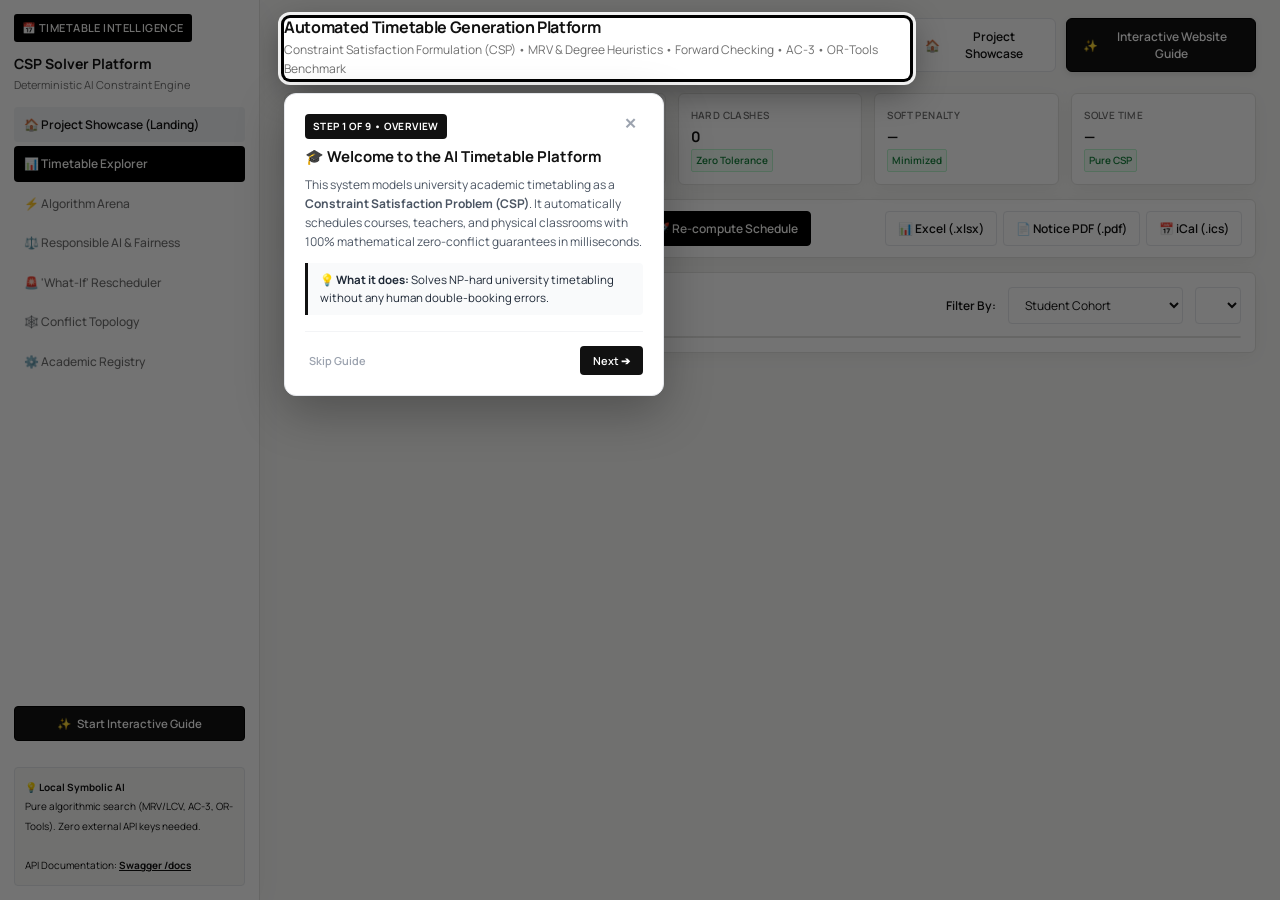
==== frontend/index.html @ e8bcdba7 "feat: initial commit for Automated Timetable Generation CSP Platform" ====
<!DOCTYPE html>
<html lang="en">
<head>
  <meta charset="UTF-8">
  <meta name="viewport" content="width=device-width, initial-scale=1.0">
  <title>Automated Timetable Generation System — CSP AI Platform</title>
  <link rel="preconnect" href="https://fonts.googleapis.com">
  <link rel="preconnect" href="https://fonts.gstatic.com" crossorigin>
  <link href="https://fonts.googleapis.com/css2?family=Manrope:wght@400;500;600;700;800&family=JetBrains+Mono:wght@400;500&display=swap" rel="stylesheet">
  <script src="https://cdn.plot.ly/plotly-2.27.0.min.js"></script>
  <style>
    /* ==========================================================================
       Token-Driven Design System
       Style Foundations: Monochromatic, Structured, Content-First
       ========================================================================== */
    :root {
      --font-family-primary: 'Manrope', -apple-system, BlinkMacSystemFont, sans-serif;
      --font-family-mono: 'JetBrains Mono', monospace;
      --font-size-xs: 10px;
      --font-size-sm: 11px;
      --font-size-md: 12px;
      --font-size-lg: 13px; /* base */
      --font-size-xl: 13.5px;
      --font-size-2xl: 14px;
      --font-size-3xl: 14.5px;
      --font-size-4xl: 16px;
      --font-weight-base: 400;
      --font-weight-medium: 500;
      --font-weight-semibold: 600;
      --font-weight-bold: 700;
      --font-line-height-base: 19.5px;

      --color-text-primary: #6f6f6f;
      --color-text-secondary: #111111;
      --color-text-tertiary: #f7f7f5;
      --color-surface-muted: #ffffff;
      --color-surface-base: #000000;
      --color-surface-strong: #fafaf8;
      --color-border-default: #e5e7eb;
      --color-border-muted: #e4e4e1;

      --space-1: 2px;
      --space-2: 4px;
      --space-3: 6px;
      --space-4: 8px;
      --space-5: 10px;
      --space-6: 12px;
      --space-7: 13px;
      --space-8: 14px;
      --space-10: 18px;
      --space-12: 24px;

      --radius-xs: 2px;
      --radius-sm: 3px;
      --radius-md: 4px;
      --radius-lg: 6px;
      --radius-xl: 12px;

      --shadow-1: rgba(0, 0, 0, 0.05) 0px 8px 32px 0px, rgba(255, 255, 255, 0.9) 0px 1px 1px 0px inset;
      --shadow-2: rgba(0, 0, 0, 0.16) 0px 4px 18px 0px;
      --shadow-3: rgba(0, 0, 0, 0.06) 0px 4px 20px 0px, rgba(255, 255, 255, 0.9) 0px 1px 0px 0px inset;

      --motion-duration-fast: 200ms;
    }

    * {
      box-sizing: border-box;
      margin: 0;
      padding: 0;
    }

    body {
      font-family: var(--font-family-primary);
      font-size: var(--font-size-lg);
      line-height: var(--font-line-height-base);
      color: var(--color-text-secondary);
      background-color: var(--color-surface-strong);
      -webkit-font-smoothing: antialiased;
      display: flex;
      min-height: 100vh;
    }

    /* Accessibility Focus-Visible Ring */
    *:focus-visible {
      outline: 2px solid var(--color-surface-base) !important;
      outline-offset: 2px !important;
    }

    /* Sidebar Navigation */
    .sidebar {
      width: 260px;
      background: var(--color-surface-muted);
      border-right: 1px solid var(--color-border-muted);
      box-shadow: var(--shadow-1);
      padding: var(--space-8);
      display: flex;
      flex-direction: column;
      flex-shrink: 0;
    }

    .brand-badge {
      display: inline-flex;
      align-items: center;
      gap: var(--space-3);
      padding: var(--space-2) var(--space-4);
      background: var(--color-surface-base);
      color: var(--color-text-tertiary);
      border-radius: var(--radius-sm);
      font-size: var(--font-size-sm);
      font-weight: var(--font-weight-semibold);
      letter-spacing: 0.04em;
      text-transform: uppercase;
      text-decoration: none;
      margin-bottom: var(--space-6);
      width: fit-content;
    }

    .sidebar-title {
      font-size: var(--font-size-2xl);
      font-weight: var(--font-weight-bold);
      color: var(--color-text-secondary);
      margin-bottom: var(--space-1);
    }

    .sidebar-caption {
      font-size: var(--font-size-sm);
      color: var(--color-text-primary);
      margin-bottom: var(--space-6);
    }

    .nav-list {
      list-style: none;
      display: flex;
      flex-direction: column;
      gap: var(--space-2);
      margin-bottom: auto;
    }

    .nav-item {
      padding: var(--space-4) var(--space-5);
      border-radius: var(--radius-md);
      font-size: var(--font-size-md);
      font-weight: var(--font-weight-medium);
      color: var(--color-text-primary);
      cursor: pointer;
      display: flex;
      align-items: center;
      gap: var(--space-4);
      transition: all var(--motion-duration-fast) ease;
      user-select: none;
    }

    .nav-item:hover {
      background: var(--color-surface-strong);
      color: var(--color-text-secondary);
    }

    .nav-item.active {
      background: var(--color-surface-base);
      color: var(--color-text-tertiary);
      font-weight: var(--font-weight-semibold);
    }

    .api-badge-card {
      background: var(--color-surface-strong);
      border: 1px solid var(--color-border-default);
      border-radius: var(--radius-md);
      padding: var(--space-5);
      margin-top: var(--space-6);
      font-size: var(--font-size-xs);
    }

    .api-badge-card a {
      color: var(--color-text-secondary);
      font-weight: var(--font-weight-bold);
      text-decoration: underline;
    }

    /* Main Viewport */
    .main-content {
      flex: 1;
      padding: var(--space-10) var(--space-12);
      overflow-y: auto;
    }

    .top-header {
      display: flex;
      justify-content: space-between;
      align-items: flex-start;
      margin-bottom: var(--space-8);
    }

    .title-block h1 {
      font-size: var(--font-size-4xl);
      font-weight: var(--font-weight-bold);
      color: var(--color-text-secondary);
      letter-spacing: -0.02em;
      margin-bottom: var(--space-1);
    }

    .title-block p {
      font-size: var(--font-size-md);
      color: var(--color-text-primary);
    }

    /* KPI Grid */
    .kpi-grid {
      display: grid;
      grid-template-columns: repeat(5, 1fr);
      gap: var(--space-6);
      margin-bottom: var(--space-8);
    }

    .kpi-card {
      background: var(--color-surface-muted);
      border: 1px solid var(--color-border-muted);
      border-radius: var(--radius-lg);
      padding: var(--space-6);
      box-shadow: var(--shadow-3);
      display: flex;
      flex-direction: column;
      gap: var(--space-1);
    }

    .kpi-label {
      font-size: var(--font-size-xs);
      font-weight: var(--font-weight-semibold);
      color: var(--color-text-primary);
      text-transform: uppercase;
      letter-spacing: 0.04em;
    }

    .kpi-value {
      font-size: var(--font-size-3xl);
      font-weight: var(--font-weight-bold);
      color: var(--color-text-secondary);
    }

    .kpi-badge {
      font-size: var(--font-size-xs);
      font-weight: var(--font-weight-semibold);
      color: #15803d;
      background: #f0fdf4;
      border: 1px solid #bbf7d0;
      border-radius: var(--radius-xs);
      padding: 1px var(--space-2);
      width: fit-content;
    }

    /* Action Toolbar */
    .toolbar {
      background: var(--color-surface-muted);
      border: 1px solid var(--color-border-muted);
      border-radius: var(--radius-lg);
      padding: var(--space-5) var(--space-7);
      box-shadow: var(--shadow-3);
      display: flex;
      align-items: center;
      justify-content: space-between;
      margin-bottom: var(--space-8);
      gap: var(--space-6);
    }

    .solver-controls {
      display: flex;
      align-items: center;
      gap: var(--space-4);
    }

    select, button {
      font-family: var(--font-family-primary);
      font-size: var(--font-size-md);
      border-radius: var(--radius-md);
      border: 1px solid var(--color-border-default);
      padding: var(--space-4) var(--space-6);
      background: var(--color-surface-muted);
      color: var(--color-text-secondary);
      transition: all var(--motion-duration-fast) ease;
    }

    select {
      cursor: pointer;
    }

    button {
      cursor: pointer;
      font-weight: var(--font-weight-semibold);
    }

    button.btn-primary {
      background: var(--color-surface-base);
      color: var(--color-text-tertiary);
      border-color: var(--color-surface-base);
    }

    button.btn-primary:hover {
      background: #262626;
      border-color: #262626;
    }

    button.btn-secondary:hover {
      background: var(--color-surface-strong);
      border-color: var(--color-text-secondary);
    }

    .export-group {
      display: flex;
      gap: var(--space-3);
    }

    /* Content Panels */
    .panel {
      display: none;
    }

    .panel.active {
      display: block;
    }

    .view-card {
      background: var(--color-surface-muted);
      border: 1px solid var(--color-border-muted);
      border-radius: var(--radius-lg);
      box-shadow: var(--shadow-3);
      padding: var(--space-8);
      margin-bottom: var(--space-8);
    }

    .panel-header {
      display: flex;
      justify-content: space-between;
      align-items: center;
      margin-bottom: var(--space-6);
    }

    .panel-header h2 {
      font-size: var(--font-size-2xl);
      font-weight: var(--font-weight-bold);
    }

    /* Timetable Table */
    .table-container {
      overflow-x: auto;
      border: 1px solid var(--color-border-muted);
      border-radius: var(--radius-md);
    }

    table.timetable-grid {
      width: 100%;
      border-collapse: collapse;
      font-size: var(--font-size-md);
      text-align: left;
    }

    table.timetable-grid th {
      background: var(--color-surface-strong);
      color: var(--color-text-secondary);
      font-size: var(--font-size-xs);
      font-weight: var(--font-weight-bold);
      text-transform: uppercase;
      letter-spacing: 0.04em;
      padding: var(--space-5) var(--space-6);
      border-bottom: 1px solid var(--color-border-default);
      border-right: 1px solid var(--color-border-muted);
    }

    table.timetable-grid td {
      padding: var(--space-4) var(--space-5);
      border-bottom: 1px solid var(--color-border-default);
      border-right: 1px solid var(--color-border-muted);
      vertical-align: top;
      height: 75px;
    }

    table.timetable-grid tr td:first-child {
      background: var(--color-surface-strong);
      font-weight: var(--font-weight-bold);
      width: 110px;
    }

    .session-card {
      background: var(--color-surface-strong);
      border: 1px solid var(--color-border-default);
      border-left: 3px solid var(--color-text-secondary);
      border-radius: var(--radius-sm);
      padding: var(--space-2) var(--space-4);
      display: flex;
      flex-direction: column;
      gap: 1px;
    }

    .session-card.lab {
      border-left-color: #b45309;
      background: #fbfbf9;
    }

    .session-code {
      font-weight: var(--font-weight-bold);
      font-size: var(--font-size-sm);
      color: var(--color-text-secondary);
    }

    .session-meta {
      font-size: var(--font-size-xs);
      color: var(--color-text-primary);
    }

    /* Benchmark Table */
    table.data-table {
      width: 100%;
      border-collapse: collapse;
      margin-top: var(--space-4);
      font-size: var(--font-size-md);
    }

    table.data-table th, table.data-table td {
      padding: var(--space-5) var(--space-6);
      border-bottom: 1px solid var(--color-border-muted);
      text-align: left;
    }

    table.data-table th {
      background: var(--color-surface-strong);
      font-weight: var(--font-weight-bold);
      font-size: var(--font-size-xs);
      text-transform: uppercase;
    }

    /* Notification toast */
    .toast {
      padding: var(--space-5) var(--space-7);
      background: var(--color-surface-base);
      color: var(--color-text-tertiary);
      border-radius: var(--radius-md);
      font-size: var(--font-size-md);
      margin-bottom: var(--space-6);
      display: none;
    }

    /* Explainability Modal */
    .modal-backdrop {
      position: fixed;
      top: 0;
      left: 0;
      width: 100vw;
      height: 100vh;
      background: rgba(0, 0, 0, 0.45);
      backdrop-filter: blur(2px);
      display: none;
      align-items: center;
      justify-content: center;
      z-index: 1000;
    }
    .modal-dialog {
      background: #ffffff;
      border: 1px solid var(--color-border-default);
      border-radius: var(--radius-xl);
      box-shadow: 0 10px 40px rgba(0,0,0,0.2);
      width: 90%;
      max-width: 680px;
      max-height: 85vh;
      overflow-y: auto;
      padding: 24px;
      position: relative;
    }
    .modal-close-btn {
      position: absolute;
      top: 16px;
      right: 16px;
      background: var(--color-surface-strong);
      border: 1px solid var(--color-border-default);
      border-radius: 50%;
      width: 28px;
      height: 28px;
      display: flex;
      align-items: center;
      justify-content: center;
      font-size: 13px;
      cursor: pointer;
      font-weight: bold;
    }

    /* ==========================================================================
       Interactive Guided Tour (Feature Walkthrough)
       ========================================================================== */
    .tour-backdrop {
      position: fixed;
      top: 0;
      left: 0;
      width: 100vw;
      height: 100vh;
      background: rgba(0, 0, 0, 0.55);
      z-index: 9998;
      display: none;
      transition: opacity 0.25s ease;
    }
    .tour-highlight {
      position: relative !important;
      z-index: 9999 !important;
      box-shadow: 0 0 0 3px #000000, 0 0 0 6px rgba(255,255,255,0.9), 0 10px 35px rgba(0,0,0,0.45) !important;
      border-radius: 6px !important;
      background: #ffffff !important;
      transition: all 0.25s ease !important;
    }
    .tour-popover {
      position: absolute;
      z-index: 10000;
      width: 380px;
      max-width: 90vw;
      background: #ffffff;
      border: 1px solid #e5e7eb;
      border-radius: 12px;
      box-shadow: 0 16px 48px rgba(0,0,0,0.28);
      padding: 20px;
      display: none;
      transition: top 0.25s ease, left 0.25s ease;
      font-family: var(--font-family-primary);
    }
    .tour-badge {
      display: inline-block;
      font-size: 10px;
      font-weight: 700;
      letter-spacing: 0.04em;
      text-transform: uppercase;
      padding: 3px 8px;
      border-radius: 4px;
      background: #111111;
      color: #ffffff;
      margin-bottom: 8px;
    }
    .tour-title {
      font-size: 15px;
      font-weight: 700;
      color: #111111;
      margin-bottom: 8px;
      line-height: 20px;
    }
    .tour-text {
      font-size: 12px;
      color: #4b5563;
      line-height: 19px;
      margin-bottom: 12px;
    }
    .tour-action-box {
      background: #f9fafb;
      border-left: 3px solid #111111;
      padding: 8px 12px;
      border-radius: 0 4px 4px 0;
      font-size: 11.5px;
      color: #1f2937;
      margin-bottom: 16px;
      line-height: 18px;
    }
    .tour-footer {
      display: flex;
      justify-content: space-between;
      align-items: center;
      border-top: 1px solid #f3f4f6;
      padding-top: 14px;
    }
    .tour-steps-indicator {
      font-size: 11px;
      font-weight: 600;
      color: #9ca3af;
    }
    .tour-btn-group {
      display: flex;
      gap: 8px;
      align-items: center;
    }
    .tour-btn {
      font-size: 11px;
      font-weight: 600;
      padding: 6px 12px;
      border-radius: 4px;
      cursor: pointer;
      border: 1px solid transparent;
      transition: all 0.15s ease;
    }
    .tour-btn-prev {
      background: #f3f4f6;
      color: #374151;
      border-color: #e5e7eb;
    }
    .tour-btn-prev:hover {
      background: #e5e7eb;
    }
    .tour-btn-next {
      background: #111111;
      color: #ffffff;
    }
    .tour-btn-next:hover {
      background: #262626;
    }
    .tour-btn-skip {
      background: transparent;
      color: #9ca3af;
      padding: 6px 4px;
      font-size: 11px;
      cursor: pointer;
      border: none;
    }
    .tour-btn-skip:hover {
      color: #4b5563;
      text-decoration: underline;
    }
  </style>
</head>
<body>

  <!-- SIDEBAR -->
  <aside class="sidebar">
    <div class="brand-badge">
      📅 Timetable Intelligence
    </div>
    <div class="sidebar-title">CSP Solver Platform</div>
    <div class="sidebar-caption">Deterministic AI Constraint Engine</div>

    <ul class="nav-list">
      <li class="nav-item" style="background:#f3f4f6;color:#111;font-weight:600;" onclick="window.location.href='/landing.html'">🏠 Project Showcase (Landing)</li>
      <li class="nav-item active" onclick="switchTab('explorer')">📊 Timetable Explorer</li>
      <li class="nav-item" onclick="switchTab('benchmark')">⚡ Algorithm Arena</li>
      <li class="nav-item" onclick="switchTab('fairness')">⚖️ Responsible AI & Fairness</li>
      <li class="nav-item" onclick="switchTab('rescheduler')">🚨 'What-If' Rescheduler</li>
      <li class="nav-item" onclick="switchTab('graph')">🕸️ Conflict Topology</li>
      <li class="nav-item" onclick="switchTab('data')">⚙️ Academic Registry</li>
    </ul>

    <button class="btn-primary" onclick="startTour(true)" style="width:100%;margin-bottom:14px;padding:9px;font-size:11.5px;display:flex;align-items:center;justify-content:center;gap:6px;cursor:pointer;background:#111;color:#fff;">
      <span>✨</span> Start Interactive Guide
    </button>

    <div class="api-badge-card">
      <b>💡 Local Symbolic AI</b><br/>
      Pure algorithmic search (MRV/LCV, AC-3, OR-Tools). Zero external API keys needed.<br/><br/>
      API Documentation: <a href="/docs" target="_blank">Swagger /docs</a>
    </div>
  </aside>

  <!-- MAIN VIEWPORT -->
  <main class="main-content">
    
    <!-- Top Header -->
    <div class="top-header">
      <div class="title-block">
        <h1>Automated Timetable Generation Platform</h1>
        <p>Constraint Satisfaction Formulation (CSP) • MRV & Degree Heuristics • Forward Checking • AC-3 • OR-Tools Benchmark</p>
      </div>
      <div style="display:flex;gap:10px;align-items:center;">
        <button class="btn-secondary" onclick="window.location.href='/landing.html'" style="display:flex;align-items:center;gap:6px;padding:9px 14px;border-radius:6px;font-size:12px;background:#fff;cursor:pointer;">
          <span>🏠</span> Project Showcase
        </button>
        <button class="btn-primary" onclick="startTour(true)" style="display:flex;align-items:center;gap:6px;padding:9px 16px;border-radius:6px;font-size:12px;background:#111;color:#fff;cursor:pointer;box-shadow:0 2px 8px rgba(0,0,0,0.12);">
          <span>✨</span> Interactive Website Guide
        </button>
      </div>
    </div>

    <!-- Alert Toast -->
    <div id="toast" class="toast"></div>

    <!-- KPI Metric Cards -->
    <div class="kpi-grid">
      <div class="kpi-card">
        <div class="kpi-label">Total Sessions</div>
        <div class="kpi-value" id="kpi-total-sessions">—</div>
        <div class="kpi-badge">100% Conflict-Free</div>
      </div>
      <div class="kpi-card">
        <div class="kpi-label">Weekly Contact</div>
        <div class="kpi-value" id="kpi-weekly-hours">—</div>
        <div class="kpi-badge">Optimal Load</div>
      </div>
      <div class="kpi-card">
        <div class="kpi-label">Hard Clashes</div>
        <div class="kpi-value">0</div>
        <div class="kpi-badge">Zero Tolerance</div>
      </div>
      <div class="kpi-card">
        <div class="kpi-label">Soft Penalty</div>
        <div class="kpi-value" id="kpi-soft-penalty">—</div>
        <div class="kpi-badge">Minimized</div>
      </div>
      <div class="kpi-card">
        <div class="kpi-label">Solve Time</div>
        <div class="kpi-value" id="kpi-solve-time">—</div>
        <div class="kpi-badge" id="kpi-algo-name">Pure CSP</div>
      </div>
    </div>

    <!-- Action Toolbar -->
    <div class="toolbar">
      <div class="solver-controls">
        <span style="font-weight:600;font-size:12px;color:var(--color-text-primary);">Algorithm:</span>
        <select id="algorithm-select">
          <option value="backtracking_fc">Backtracking + MRV + Degree + FC</option>
          <option value="ortools">Google OR-Tools CP-SAT (Industrial)</option>
          <option value="genetic">Genetic Algorithm (Evolutionary Search)</option>
          <option value="min_conflicts">Min-Conflicts Local Search</option>
          <option value="backtracking_none">Backtracking (No Inference)</option>
        </select>
        <button class="btn-primary" onclick="solveSchedule()">🚀 Re-compute Schedule</button>
      </div>

      <div class="export-group">
        <button class="btn-secondary" onclick="window.open('/api/export/excel')">📊 Excel (.xlsx)</button>
        <button class="btn-secondary" onclick="window.open('/api/export/pdf')">📄 Notice PDF (.pdf)</button>
        <button class="btn-secondary" onclick="window.open('/api/export/ical')">📅 iCal (.ics)</button>
      </div>
    </div>

    <!-- ==================== 1. TIMETABLE EXPLORER PANEL ==================== -->
    <div id="panel-explorer" class="panel active">
      <div class="view-card">
        <div class="panel-header">
          <h2>Weekly Timetable Matrix</h2>
          <div style="display:flex;gap:12px;align-items:center;">
            <span style="font-weight:600;font-size:12px;">Filter By:</span>
            <select id="filter-type" onchange="updateFilterDropdown()">
              <option value="batch">Student Cohort</option>
              <option value="faculty">Faculty Member</option>
              <option value="room">Physical Facility / Room</option>
            </select>
            <select id="filter-target" onchange="renderTimetableGrid()"></select>
          </div>
        </div>

        <div class="table-container">
          <table class="timetable-grid" id="timetable-table">
            <!-- Dynamically populated -->
          </table>
        </div>
      </div>
    </div>

    <!-- ==================== 2. ALGORITHM ARENA PANEL ==================== -->
    <div id="panel-benchmark" class="panel">
      <div class="view-card">
        <div class="panel-header">
          <h2>Algorithm Arena (Head-to-Head Performance)</h2>
          <button class="btn-primary" onclick="runBenchmarkBattle()">⚔️ Run Benchmark Battle</button>
        </div>
        <p style="color:var(--color-text-primary);margin-bottom:16px;">
          Comparing deterministic CSP Backtracking (+MRV/FC), Local Search (Min-Conflicts), and Google OR-Tools CP-SAT.
        </p>

        <div id="benchmark-chart" style="height:350px;margin-bottom:24px;"></div>

        <table class="data-table" id="benchmark-table">
          <thead>
            <tr>
              <th>Algorithm</th>
              <th>Status</th>
              <th>Time (ms)</th>
              <th>Nodes / Branches Explored</th>
              <th>Backtracks / Conflicts</th>
              <th>Soft Penalty</th>
              <th>Characteristics</th>
            </tr>
          </thead>
          <tbody id="benchmark-tbody">
            <tr><td colspan="7" style="text-align:center;color:#888;">Click "Run Benchmark Battle" to evaluate solvers.</td></tr>
          </tbody>
        </table>
      </div>
    </div>

    <!-- ==================== 3. WHAT-IF RESCHEDULER PANEL ==================== -->
    <div id="panel-rescheduler" class="panel">
      <div class="view-card">
        <div class="panel-header">
          <h2>Emergency 'What-If' Disruption Simulator</h2>
        </div>
        <p style="color:var(--color-text-primary);margin-bottom:20px;">
          Simulate professor sick leave or facility maintenance. The engine reallocates only impacted sessions with minimal perturbation to the rest of the timetable.
        </p>

        <div style="display:grid;grid-template-columns:1fr 1fr;gap:24px;">
          <!-- Scenario 1: Faculty Leave -->
          <div style="border:1px solid var(--color-border-muted);padding:20px;border-radius:6px;background:var(--color-surface-strong);">
            <h3 style="font-size:14px;margin-bottom:12px;">👨‍🏫 Scenario A: Sudden Faculty Absence</h3>
            <div style="display:flex;flex-direction:column;gap:10px;margin-bottom:16px;">
              <label style="font-size:11px;font-weight:600;">Absent Professor:</label>
              <select id="reschedule-faculty"></select>

              <label style="font-size:11px;font-weight:600;">Leave Day:</label>
              <select id="reschedule-faculty-day">
                <option value="Monday">Monday</option>
                <option value="Tuesday">Tuesday</option>
                <option value="Wednesday">Wednesday</option>
                <option value="Thursday">Thursday</option>
                <option value="Friday">Friday</option>
              </select>
            </div>
            <button class="btn-primary" style="width:100%;" onclick="rescheduleFacultyLeave()">Simulate Leave & Reroute</button>
          </div>

          <!-- Scenario 2: Room Closure -->
          <div style="border:1px solid var(--color-border-muted);padding:20px;border-radius:6px;background:var(--color-surface-strong);">
            <h3 style="font-size:14px;margin-bottom:12px;">🏢 Scenario B: Room Repairs / Maintenance</h3>
            <div style="display:flex;flex-direction:column;gap:10px;margin-bottom:16px;">
              <label style="font-size:11px;font-weight:600;">Closed Room / Lab:</label>
              <select id="reschedule-room"></select>

              <label style="font-size:11px;font-weight:600;">Closure Day:</label>
              <select id="reschedule-room-day">
                <option value="Monday">Monday</option>
                <option value="Tuesday">Tuesday</option>
                <option value="Wednesday">Wednesday</option>
                <option value="Thursday">Thursday</option>
                <option value="Friday">Friday</option>
              </select>
            </div>
            <button class="btn-primary" style="width:100%;" onclick="rescheduleRoomClosure()">Simulate Closure & Swap Rooms</button>
          </div>
        </div>

        <div id="reschedule-results" style="margin-top:24px;display:none;">
          <h3 style="font-size:14px;margin-bottom:10px;">📋 Rescheduling Impact Report:</h3>
          <div id="reschedule-details" style="font-size:12px;line-height:22px;background:#fff;border:1px solid var(--color-border-muted);padding:16px;border-radius:6px;"></div>
        </div>
      </div>
    </div>

    <!-- ==================== 4. CONFLICT TOPOLOGY PANEL ==================== -->
    <div id="panel-graph" class="panel">
      <div class="view-card">
        <div class="panel-header">
          <h2>NetworkX Course Conflict & Chromatic Allocation Graph</h2>
        </div>
        <p style="color:var(--color-text-primary);margin-bottom:16px;">
          Nodes represent class sessions; edges denote constraint clashes (shared instructor or student section). The CSP engine colors the graph where distinct colors represent clash-free time slots.
        </p>

        <div id="conflict-graph-plot" style="height:550px;"></div>
      </div>
    </div>

    <!-- ==================== 5. ACADEMIC REGISTRY PANEL ==================== -->
    <div id="panel-data" class="panel">
      <div class="view-card">
        <div class="panel-header">
          <h2>Department Academic Registry</h2>
        </div>
        <div style="display:grid;grid-template-columns:1fr 1fr;gap:24px;">
          <div>
            <h3 style="font-size:13px;margin-bottom:10px;">👨‍🏫 Faculty Roster</h3>
            <table class="data-table" id="data-faculty-table">
              <thead><tr><th>ID</th><th>Name</th><th>Dept</th><th>Max Hrs/Day</th></tr></thead>
              <tbody></tbody>
            </table>
          </div>

          <div>
            <h3 style="font-size:13px;margin-bottom:10px;">🏢 Physical Facilities & Labs</h3>
            <table class="data-table" id="data-rooms-table">
              <thead><tr><th>ID</th><th>Name</th><th>Type</th><th>Capacity</th></tr></thead>
              <tbody></tbody>
            </table>
          </div>
        </div>
      </div>
    </div>

    <!-- ==================== 6. RESPONSIBLE AI & FAIRNESS AUDIT PANEL ==================== -->
    <div id="panel-fairness" class="panel">
      <div class="view-card">
        <div class="panel-header">
          <h2>Responsible AI, Algorithmic Fairness & Ethical Audit</h2>
          <span style="font-size:11px;font-weight:600;padding:3px 8px;border-radius:4px;background:#f0fdf4;color:#15803d;border:1px solid #bbf7d0;">
            Mandatory Rubric Component 5
          </span>
        </div>
        <p style="color:var(--color-text-primary);margin-bottom:20px;">
          Formal audit of workload equity across faculty members, student cohort fatigue distribution, algorithmic transparency, and documented edge-case failure modes.
        </p>

        <!-- Fairness Metric Cards -->
        <div style="display:grid;grid-template-columns:repeat(3, 1fr);gap:16px;margin-bottom:24px;">
          <div class="kpi-card">
            <div class="kpi-label">Workload Gini Index</div>
            <div class="kpi-value" id="fairness-gini">—</div>
            <div class="kpi-badge">Equitable Distribution (&lt; 0.15)</div>
          </div>
          <div class="kpi-card">
            <div class="kpi-label">Mean Faculty Load</div>
            <div class="kpi-value" id="fairness-mean-load">—</div>
            <div class="kpi-badge">Standard Weekly Hours</div>
          </div>
          <div class="kpi-card">
            <div class="kpi-label">Workload Standard Dev</div>
            <div class="kpi-value" id="fairness-std-dev">—</div>
            <div class="kpi-badge">Low Dispersion</div>
          </div>
        </div>

        <!-- Faculty Workload Chart & Table -->
        <div style="margin-bottom:28px;">
          <h3 style="font-size:14px;margin-bottom:12px;">👨‍🏫 Faculty Workload & Utilization Audit</h3>
          <div id="fairness-fac-chart" style="height:320px;margin-bottom:16px;"></div>
          <table class="data-table" id="fairness-faculty-table">
            <thead>
              <tr>
                <th>Faculty Name</th>
                <th>Department</th>
                <th>Assigned Hours/Wk</th>
                <th>Capacity / Day</th>
                <th>Utilization</th>
                <th>Equity Rating</th>
              </tr>
            </thead>
            <tbody></tbody>
          </table>
        </div>

        <!-- Student Fatigue Balance Chart & Table -->
        <div style="margin-bottom:28px;">
          <h3 style="font-size:14px;margin-bottom:12px;">🎓 Student Cohort Cognitive Spacing (Morning vs Afternoon Balance)</h3>
          <div id="fairness-batch-chart" style="height:300px;margin-bottom:16px;"></div>
          <table class="data-table" id="fairness-batch-table">
            <thead>
              <tr>
                <th>Cohort Name</th>
                <th>Batch Size</th>
                <th>Total Contact Hours</th>
                <th>Morning Slots</th>
                <th>Afternoon Slots</th>
                <th>Daily Spread</th>
                <th>Fatigue Rating</th>
              </tr>
            </thead>
            <tbody></tbody>
          </table>
        </div>

        <!-- Responsible AI & Failure Modes -->
        <div style="border-top:1px solid var(--color-border-muted);padding-top:20px;">
          <h3 style="font-size:14px;margin-bottom:12px;">🛡️ Ethical Declarations & Known Failure Modes</h3>
          <div style="display:grid;grid-template-columns:1fr 1fr;gap:20px;">
            <div style="background:var(--color-surface-strong);padding:16px;border-radius:6px;border:1px solid var(--color-border-default);">
              <h4 style="font-size:12px;font-weight:700;margin-bottom:6px;">Algorithmic Neutrality & Bias Mitigation</h4>
              <p style="font-size:12px;color:var(--color-text-primary);line-height:19px;" id="fairness-neutrality">
                Schedule generation uses deterministic CSP variable ordering (MRV) and Forward Checking, eliminating arbitrary human bias, favoritism, and seniority-skewed slot assignments.
              </p>
              <h4 style="font-size:12px;font-weight:700;margin-top:12px;margin-bottom:6px;">Privacy & Confidentiality</h4>
              <p style="font-size:12px;color:var(--color-text-primary);line-height:19px;" id="fairness-privacy">
                Zero Personally Identifiable Information (PII) required. The model operates exclusively on anonymized course codes, section IDs, and physical room identifiers.
              </p>
            </div>
            <div style="background:var(--color-surface-strong);padding:16px;border-radius:6px;border:1px solid var(--color-border-default);">
              <h4 style="font-size:12px;font-weight:700;margin-bottom:6px;">Documented System Limitations</h4>
              <ul style="font-size:12px;color:var(--color-text-primary);line-height:20px;padding-left:16px;" id="fairness-failures">
              </ul>
            </div>
          </div>
        </div>

      </div>
    </div>

    <!-- EXPLAINABILITY MODAL -->
    <div id="explain-modal" class="modal-backdrop" onclick="closeModalOnBackdrop(event)">
      <div class="modal-dialog" onclick="event.stopPropagation()">
        <button class="modal-close-btn" onclick="closeExplainModal()">✕</button>
        <div style="margin-bottom:16px;">
          <span id="modal-session-type" style="font-size:10px;font-weight:700;letter-spacing:0.04em;padding:2px 6px;border-radius:3px;background:#111;color:#fff;text-transform:uppercase;">THEORY</span>
          <h2 id="modal-course-title" style="font-size:18px;margin-top:8px;margin-bottom:4px;">CS101 - Operating Systems</h2>
          <p id="modal-allocation-sub" style="font-size:12px;color:var(--color-text-primary);">Monday Slot 1 (09:00 - 10:00) • Room 101 • Cohort CS-A</p>
        </div>

        <div style="margin-bottom:18px;">
          <h4 style="font-size:12px;font-weight:700;text-transform:uppercase;letter-spacing:0.04em;margin-bottom:8px;color:#15803d;">
            ✅ Hard Constraints Audit (Zero-Tolerance Verification)
          </h4>
          <div id="modal-hard-checks" style="display:flex;flex-direction:column;gap:8px;"></div>
        </div>

        <div style="margin-bottom:18px;">
          <h4 style="font-size:12px;font-weight:700;text-transform:uppercase;letter-spacing:0.04em;margin-bottom:8px;color:#b45309;">
            🧠 CSP Heuristics & Search Trace
          </h4>
          <div id="modal-search-trace" style="background:var(--color-surface-strong);border:1px solid var(--color-border-muted);padding:12px;border-radius:6px;font-size:12px;line-height:19px;"></div>
        </div>

        <div>
          <h4 style="font-size:12px;font-weight:700;text-transform:uppercase;letter-spacing:0.04em;margin-bottom:8px;color:var(--color-text-secondary);">
            ⭐ Soft Optimization Objectives
          </h4>
          <div id="modal-soft-impacts" style="display:flex;flex-direction:column;gap:6px;font-size:12px;"></div>
        </div>
      </div>
    </div>

    <!-- INTERACTIVE TOUR ELEMENTS -->
    <div id="tour-backdrop" class="tour-backdrop" onclick="endTour()"></div>
    <div id="tour-popover" class="tour-popover">
      <div style="display:flex;justify-content:space-between;align-items:flex-start;">
        <span id="tour-step-badge" class="tour-badge">Step 1 of 8</span>
        <button onclick="endTour()" style="background:none;border:none;font-size:15px;cursor:pointer;color:#9ca3af;padding:2px 6px;line-height:1;">✕</button>
      </div>
      <div id="tour-step-title" class="tour-title">Welcome</div>
      <div id="tour-step-text" class="tour-text">Description</div>
      <div id="tour-step-action" class="tour-action-box">What happens when you click this</div>
      <div class="tour-footer">
        <button class="tour-btn-skip" onclick="endTour()">Skip Guide</button>
        <div class="tour-btn-group">
          <button id="tour-prev-btn" class="tour-btn tour-btn-prev" onclick="prevTourStep()">Back</button>
          <button id="tour-next-btn" class="tour-btn tour-btn-next" onclick="nextTourStep()">Next</button>
        </div>
      </div>
    </div>

  </main>

  <script>
    let APP_STATE = null;

    function showToast(msg) {
      const toast = document.getElementById('toast');
      toast.innerText = msg;
      toast.style.display = 'block';
      setTimeout(() => { toast.style.display = 'none'; }, 4000);
    }

    function switchTab(tabId) {
      document.querySelectorAll('.nav-item').forEach(el => el.classList.remove('active'));
      document.querySelectorAll('.panel').forEach(el => el.classList.remove('active'));

      event.currentTarget.classList.add('active');
      document.getElementById('panel-' + tabId).classList.add('active');

      if (tabId === 'graph') {
        renderConflictGraph();
      } else if (tabId === 'fairness') {
        loadFairnessAudit();
      }
    }

    async function loadState() {
      try {
        const res = await fetch('/api/state');
        APP_STATE = await res.json();
        updateUI();
      } catch (e) {
        console.error("Failed to load state", e);
      }
    }

    function updateUI() {
      if (!APP_STATE || !APP_STATE.solved) return;

      const k = APP_STATE.kpi;
      document.getElementById('kpi-total-sessions').innerText = k.total_sessions;
      document.getElementById('kpi-weekly-hours').innerText = k.weekly_hours + ' hrs';
      document.getElementById('kpi-soft-penalty').innerText = k.soft_penalty;
      document.getElementById('kpi-solve-time').innerText = k.solve_time_ms + ' ms';
      document.getElementById('kpi-algo-name').innerText = k.algorithm.split(' ')[0];

      updateFilterDropdown();
      renderTimetableGrid();
      populateRescheduleDropdowns();
      populateRegistryTables();
    }

    function updateFilterDropdown() {
      const fType = document.getElementById('filter-type').value;
      const targetSelect = document.getElementById('filter-target');
      targetSelect.innerHTML = '';

      if (fType === 'batch') {
        APP_STATE.batches.forEach(b => {
          const opt = document.createElement('option');
          opt.value = b.id;
          opt.innerText = `${b.name} (Strength: ${b.strength})`;
          targetSelect.appendChild(opt);
        });
      } else if (fType === 'faculty') {
        APP_STATE.faculty.forEach(f => {
          const opt = document.createElement('option');
          opt.value = f.id;
          opt.innerText = `${f.name} (${f.department})`;
          targetSelect.appendChild(opt);
        });
      } else {
        APP_STATE.rooms.forEach(r => {
          const opt = document.createElement('option');
          opt.value = r.id;
          opt.innerText = `${r.name} (${r.room_type}, Cap: ${r.capacity})`;
          targetSelect.appendChild(opt);
        });
      }
    }

    function renderTimetableGrid() {
      const fType = document.getElementById('filter-type').value;
      const fTarget = document.getElementById('filter-target').value;
      const table = document.getElementById('timetable-table');

      const days = APP_STATE.days;
      const slotTimes = APP_STATE.slot_times;
      const numSlots = slotTimes.length;

      let html = '<thead><tr><th>Day / Time</th>';
      slotTimes.forEach((st, i) => {
        html += `<th>Slot ${i+1}<br/><span style="font-size:10px;font-weight:normal;color:#6f6f6f;">${st[0]}-${st[1]}</span></th>`;
      });
      html += '</tr></thead><tbody>';

      days.forEach(day => {
        html += `<tr><td>${day}</td>`;
        for (let sIdx = 0; sIdx < numSlots; sIdx++) {
          let matching = null;
          APP_STATE.schedule.forEach(entry => {
            if (entry.day === day && entry.occupied_slots.includes(sIdx)) {
              if (fType === 'batch' && entry.batch_id === fTarget) matching = entry;
              if (fType === 'faculty' && entry.faculty_id === fTarget) matching = entry;
              if (fType === 'room' && entry.room_id === fTarget) matching = entry;
            }
          });

          if (matching) {
            const isLab = matching.session_type === 'LAB';
            const labTag = isLab ? 'LAB (2h)' : 'TH';
            const chipClass = isLab ? 'session-card lab' : 'session-card';
            html += `
              <td>
                <div class="${chipClass}" style="cursor:pointer;transition:transform 0.15s ease;" onmouseover="this.style.transform='scale(1.02)'" onmouseout="this.style.transform='scale(1)'" onclick="openExplainModal('${matching.variable_id}')" title="Click to inspect AI explainability & constraint proof">
                  <div class="session-code">${matching.course_code} • ${labTag} 🔍</div>
                  <div class="session-meta">${matching.room_name}</div>
                  <div class="session-meta">Prof. ${matching.faculty_name.split(' ').slice(-1)[0]}</div>
                </div>
              </td>
            `;
          } else {
            html += `<td style="color:#a3a3a3;text-align:center;">—</td>`;
          }
        }
        html += '</tr>';
      });

      html += '</tbody>';
      table.innerHTML = html;
    }

    function populateRescheduleDropdowns() {
      const facSel = document.getElementById('reschedule-faculty');
      const roomSel = document.getElementById('reschedule-room');
      facSel.innerHTML = '';
      roomSel.innerHTML = '';

      APP_STATE.faculty.forEach(f => {
        const opt = document.createElement('option');
        opt.value = f.id;
        opt.innerText = f.name;
        facSel.appendChild(opt);
      });

      APP_STATE.rooms.forEach(r => {
        const opt = document.createElement('option');
        opt.value = r.id;
        opt.innerText = `${r.name} (${r.room_type})`;
        roomSel.appendChild(opt);
      });
    }

    function populateRegistryTables() {
      const fBody = document.querySelector('#data-faculty-table tbody');
      const rBody = document.querySelector('#data-rooms-table tbody');
      fBody.innerHTML = '';
      rBody.innerHTML = '';

      APP_STATE.faculty.forEach(f => {
        fBody.innerHTML += `<tr><td>${f.id}</td><td><b>${f.name}</b></td><td>${f.department}</td><td>${f.max_hours_per_day} hrs</td></tr>`;
      });

      APP_STATE.rooms.forEach(r => {
        rBody.innerHTML += `<tr><td>${r.id}</td><td><b>${r.name}</b></td><td>${r.room_type}</td><td>${r.capacity} seats</td></tr>`;
      });
    }

    async function solveSchedule() {
      const algo = document.getElementById('algorithm-select').value;
      showToast('Computing optimal schedule with ' + algo + '...');

      try {
        const res = await fetch('/api/solve', {
          method: 'POST',
          headers: { 'Content-Type': 'application/json' },
          body: JSON.stringify({ algorithm: algo })
        });
        const data = await res.json();
        if (data.success) {
          showToast(`Schedule generated cleanly in ${data.time_ms.toFixed(1)} ms!`);
          await loadState();
        } else {
          showToast('Solver failed or problem is unsatisfiable.');
        }
      } catch (e) {
        showToast('Error during solving: ' + e);
      }
    }

    async function runBenchmarkBattle() {
      showToast('Running live multi-algorithm benchmark battle...');
      try {
        const res = await fetch('/api/benchmark');
        const data = await res.json();
        const results = data.results;

        const tbody = document.getElementById('benchmark-tbody');
        tbody.innerHTML = '';
        results.forEach(r => {
          tbody.innerHTML += `
            <tr>
              <td><b>${r.algorithm}</b></td>
              <td><span style="color:#15803d;font-weight:600;">${r.solved ? '✅ Optimal' : '❌ Timeout'}</span></td>
              <td><b>${r.time_ms} ms</b></td>
              <td>${r.nodes_or_steps}</td>
              <td>${r.backtracks_or_conflicts}</td>
              <td>${r.penalty_score !== null ? r.penalty_score : 'N/A'}</td>
              <td style="color:#6f6f6f;font-size:11px;">${r.notes}</td>
            </tr>
          `;
        });

        const traceTime = {
          x: results.map(r => r.algorithm),
          y: results.map(r => r.time_ms),
          type: 'bar',
          name: 'Time (ms)',
          marker: { color: '#111111' }
        };

        const layout = {
          title: '<b>Execution Time (Milliseconds)</b>',
          font: { family: 'Manrope' },
          paper_bgcolor: '#ffffff',
          plot_bgcolor: '#fafaf8',
          margin: { t: 40, b: 60, l: 40, r: 20 },
        };

        Plotly.newPlot('benchmark-chart', [traceTime], layout, { responsive: true });
        showToast('Benchmark battle complete!');
      } catch (e) {
        showToast('Benchmark error: ' + e);
      }
    }

    async function rescheduleFacultyLeave() {
      const facId = document.getElementById('reschedule-faculty').value;
      const day = document.getElementById('reschedule-faculty-day').value;

      try {
        const res = await fetch('/api/reschedule/faculty-leave', {
          method: 'POST',
          headers: { 'Content-Type': 'application/json' },
          body: JSON.stringify({ faculty_id: facId, leave_day: day })
        });
        const data = await res.json();
        const resBox = document.getElementById('reschedule-results');
        const detBox = document.getElementById('reschedule-details');

        resBox.style.display = 'block';
        if (data.success) {
          let reportHtml = `<b>Status:</b> ${data.message}<br/><br/>`;
          if (data.reassigned_details.length > 0) {
            reportHtml += `<b>Reassigned Sessions (${data.reassigned_count}):</b><br/>`;
            data.reassigned_details.forEach(item => {
              reportHtml += `• <b>${item.course_code} (${item.batch_id})</b>: Moved from ${item.old_slot} ➔ <b>${item.new_slot} in Room ${item.room}</b><br/>`;
            });
          }
          detBox.innerHTML = reportHtml;
          showToast('Faculty leave handled with minimal perturbation!');
          await loadState();
        } else {
          detBox.innerHTML = `<span style="color:#991b1b;">${data.message}</span>`;
        }
      } catch (e) {
        showToast('Rescheduling error: ' + e);
      }
    }

    async function rescheduleRoomClosure() {
      const roomId = document.getElementById('reschedule-room').value;
      const day = document.getElementById('reschedule-room-day').value;

      try {
        const res = await fetch('/api/reschedule/room-closure', {
          method: 'POST',
          headers: { 'Content-Type': 'application/json' },
          body: JSON.stringify({ room_id: roomId, closure_day: day })
        });
        const data = await res.json();
        const resBox = document.getElementById('reschedule-results');
        const detBox = document.getElementById('reschedule-details');

        resBox.style.display = 'block';
        if (data.success) {
          let reportHtml = `<b>Status:</b> ${data.message}<br/><br/>`;
          if (data.reassigned_details.length > 0) {
            reportHtml += `<b>Room Reroutes (${data.reassigned_count}):</b><br/>`;
            data.reassigned_details.forEach(item => {
              reportHtml += `• <b>${item.course_code} (${item.batch_id})</b>: Swapped from ${item.old_room} ➔ <b>${item.new_room}</b> at same slot (${item.slot})<br/>`;
            });
          }
          detBox.innerHTML = reportHtml;
          showToast('Room maintenance handled seamlessly!');
          await loadState();
        } else {
          detBox.innerHTML = `<span style="color:#991b1b;">${data.message}</span>`;
        }
      } catch (e) {
        showToast('Room closure error: ' + e);
      }
    }

    async function renderConflictGraph() {
      try {
        const res = await fetch('/api/conflict-graph');
        const data = await res.json();

        const numNodes = data.nodes.length;
        const nodeX = [], nodeY = [], nodeText = [], nodeColor = [];

        data.nodes.forEach((n, i) => {
          const angle = (2 * Math.PI * i) / numNodes;
          nodeX.push(Math.cos(angle));
          nodeY.push(Math.sin(angle));
          nodeText.push(`<b>${n.course_code}</b><br/>Batch: ${n.batch_id}<br/>Faculty: ${n.faculty_id}<br/>Slot: ${n.slot_label}`);
          nodeColor.push(n.color);
        });

        const edgeX = [], edgeY = [];
        data.edges.forEach(e => {
          const uIdx = data.nodes.findIndex(n => n.id === e.source);
          const vIdx = data.nodes.findIndex(n => n.id === e.target);
          if (uIdx !== -1 && vIdx !== -1) {
            edgeX.push(nodeX[uIdx], nodeX[vIdx], null);
            edgeY.push(nodeY[uIdx], nodeY[vIdx], null);
          }
        });

        const edgeTrace = {
          x: edgeX, y: edgeY,
          mode: 'lines',
          line: { color: 'rgba(160, 160, 160, 0.25)', width: 1 },
          hoverinfo: 'none'
        };

        const nodeTrace = {
          x: nodeX, y: nodeY,
          mode: 'markers+text',
          text: data.nodes.map(n => n.course_code),
          textposition: 'top center',
          hoverinfo: 'text',
          hovertext: nodeText,
          marker: {
            size: 16,
            color: nodeColor,
            line: { width: 1.5, color: '#FFFFFF' }
          }
        };

        const layout = {
          title: '<b>Academic Conflict Topology (Nodes = Courses, Edges = Shared Teacher/Students)</b>',
          font: { family: 'Manrope' },
          showlegend: false,
          paper_bgcolor: '#ffffff',
          plot_bgcolor: '#fafaf8',
          xaxis: { showgrid: false, zeroline: false, showticklabels: false },
          yaxis: { showgrid: false, zeroline: false, showticklabels: false },
          margin: { t: 40, b: 20, l: 20, r: 20 }
        };

        Plotly.newPlot('conflict-graph-plot', [edgeTrace, nodeTrace], layout, { responsive: true });
      } catch (e) {
        console.error("Graph render failed", e);
      }
    }

    /* Responsible AI & Fairness Audit Loader */
    async function loadFairnessAudit() {
      try {
        const res = await fetch('/api/fairness');
        const data = await res.json();
        const r = data.responsible_ai;

        document.getElementById('fairness-gini').innerText = r.gini_index;
        document.getElementById('fairness-mean-load').innerText = r.mean_faculty_load + ' hrs/wk';
        document.getElementById('fairness-std-dev').innerText = '±' + r.std_dev_faculty_load + ' hrs';
        document.getElementById('fairness-neutrality').innerText = r.algorithmic_neutrality;
        document.getElementById('fairness-privacy').innerText = r.privacy_and_security;

        // Populate Failures
        const failUl = document.getElementById('fairness-failures');
        failUl.innerHTML = '';
        r.known_failure_modes.forEach(fm => {
          failUl.innerHTML += `<li>${fm}</li>`;
        });

        // Populate Faculty Workload Table
        const facTbody = document.querySelector('#fairness-faculty-table tbody');
        facTbody.innerHTML = '';
        const facNames = [], facHours = [], facColors = [];
        data.faculty_workload.forEach(f => {
          const color = f.equity_status === 'Balanced' ? '#111111' : (f.equity_status === 'High Load' ? '#b45309' : '#6f6f6f');
          facNames.push(f.name);
          facHours.push(f.assigned_hours);
          facColors.push(color);

          facTbody.innerHTML += `
            <tr>
              <td><b>${f.name}</b></td>
              <td>${f.department}</td>
              <td>${f.assigned_hours} hrs</td>
              <td>${f.max_hours_per_day} hrs/day</td>
              <td>${f.utilization_pct}%</td>
              <td><span style="font-size:11px;font-weight:600;padding:2px 6px;border-radius:3px;background:${f.equity_status === 'Balanced' ? '#f0fdf4;color:#15803d;border:1px solid #bbf7d0;' : '#fefce8;color:#a16207;border:1px solid #fde047;'}">${f.equity_status}</span></td>
            </tr>
          `;
        });

        // Plotly Faculty Chart
        Plotly.newPlot('fairness-fac-chart', [{
          x: facNames,
          y: facHours,
          type: 'bar',
          marker: { color: facColors },
          text: facHours.map(h => h + ' hrs'),
          textposition: 'auto'
        }], {
          title: '<b>Faculty Teaching Hours Equity (Balanced Distribution)</b>',
          font: { family: 'Manrope' },
          paper_bgcolor: '#ffffff',
          plot_bgcolor: '#fafaf8',
          margin: { t: 40, b: 40, l: 40, r: 20 }
        }, { responsive: true });

        // Populate Batch Fatigue Table
        const batchTbody = document.querySelector('#fairness-batch-table tbody');
        batchTbody.innerHTML = '';
        const bNames = [], bMorn = [], bAft = [];
        data.batch_fatigue.forEach(b => {
          bNames.push(b.batch_name);
          bMorn.push(b.morning_hours);
          bAft.push(b.afternoon_hours);

          batchTbody.innerHTML += `
            <tr>
              <td><b>${b.batch_name}</b></td>
              <td>${b.strength} students</td>
              <td>${b.total_weekly_hours} hrs</td>
              <td>${b.morning_hours} hrs</td>
              <td>${b.afternoon_hours} hrs</td>
              <td>±${b.daily_spread} hrs spread</td>
              <td><span style="font-size:11px;font-weight:600;padding:2px 6px;border-radius:3px;background:#f0fdf4;color:#15803d;border:1px solid #bbf7d0;">${b.balance_rating}</span></td>
            </tr>
          `;
        });

        // Plotly Batch Stacked Chart
        Plotly.newPlot('fairness-batch-chart', [
          { x: bNames, y: bMorn, name: 'Morning Slots (9am-12pm)', type: 'bar', marker: { color: '#111111' } },
          { x: bNames, y: bAft, name: 'Afternoon Slots (1pm-5pm)', type: 'bar', marker: { color: '#888888' } }
        ], {
          title: '<b>Student Cohort Load Distribution: Morning vs Afternoon</b>',
          barmode: 'stack',
          font: { family: 'Manrope' },
          paper_bgcolor: '#ffffff',
          plot_bgcolor: '#fafaf8',
          margin: { t: 40, b: 40, l: 40, r: 20 }
        }, { responsive: true });

      } catch (e) {
        console.error("Fairness load error", e);
      }
    }

    /* Explainability Modal Handlers */
    async function openExplainModal(varId) {
      try {
        const res = await fetch(`/api/explain/${varId}`);
        if (!res.ok) throw new Error('Explainability fetch failed');
        const exp = await res.json();

        document.getElementById('modal-session-type').innerText = exp.session_type;
        document.getElementById('modal-course-title').innerText = `${exp.course_code} - ${exp.course_title}`;
        document.getElementById('modal-allocation-sub').innerText = 
          `${exp.day} Slot ${exp.start_slot_index} • ${exp.room_name} (${exp.room_id}) • Cohort ${exp.batch_name} • Prof. ${exp.faculty_name}`;

        // Hard checks
        const hcContainer = document.getElementById('modal-hard-checks');
        hcContainer.innerHTML = '';
        exp.hard_checks.forEach(hc => {
          hcContainer.innerHTML += `
            <div style="background:#f0fdf4;border:1px solid #bbf7d0;padding:8px 12px;border-radius:6px;font-size:12px;">
              <span style="font-weight:700;color:#15803d;">✅ ${hc.constraint}:</span> ${hc.detail}
            </div>
          `;
        });

        // Search trace
        const stContainer = document.getElementById('modal-search-trace');
        stContainer.innerHTML = `
          <div><b>Variable Ordering Heuristic:</b> ${exp.search_trace.variable_ordering_heuristic}</div>
          <div style="margin-top:6px;"><b>Domain Pruning:</b> ${exp.search_trace.pruning_mechanism}</div>
          <div style="margin-top:6px;color:#15803d;"><b>Status:</b> ${exp.search_trace.assignment_stability}</div>
        `;

        // Soft impacts
        const siContainer = document.getElementById('modal-soft-impacts');
        siContainer.innerHTML = '';
        exp.soft_impacts.forEach(si => {
          const icon = si.achieved ? '⭐' : 'ℹ️';
          siContainer.innerHTML += `
            <div style="background:var(--color-surface-strong);border:1px solid var(--color-border-muted);padding:8px 12px;border-radius:6px;">
              <span style="font-weight:600;">${icon} ${si.preference}:</span> ${si.detail}
            </div>
          `;
        });

        document.getElementById('explain-modal').style.display = 'flex';
      } catch (e) {
        showToast('Explain error: ' + e);
      }
    }

    function closeExplainModal() {
      document.getElementById('explain-modal').style.display = 'none';
    }

    function closeModalOnBackdrop(e) {
      if (e.target.id === 'explain-modal') {
        closeExplainModal();
      }
    }

    /* ==========================================================================
       Interactive Guided Tour Controller (Feature Walkthrough)
       ========================================================================== */
    const TOUR_STEPS = [
      {
        target: '.title-block',
        tab: 'explorer',
        badge: 'Step 1 of 9 • Overview',
        title: '🎓 Welcome to the AI Timetable Platform',
        text: 'This system models university academic timetabling as a <b>Constraint Satisfaction Problem (CSP)</b>. It automatically schedules courses, teachers, and physical classrooms with 100% mathematical zero-conflict guarantees in milliseconds.',
        action: '💡 <b>What it does:</b> Solves NP-hard university timetabling without any human double-booking errors.'
      },
      {
        target: '.kpi-grid',
        tab: 'explorer',
        badge: 'Step 2 of 9 • Quality Metrics',
        title: '📊 Real-Time Schedule Quality KPIs',
        text: 'These 5 cards give an instant health audit of the generated schedule: <b>Total Sessions</b>, <b>Weekly Contact Hours</b>, <b>Hard Clashes (0)</b>, <b>Soft Penalty</b>, and <b>Solve Time</b>.',
        action: '💡 <b>Key Viva Point:</b> Hard Clashes = 0 proves all hard constraints (no double-booked teachers/rooms) are fully satisfied.'
      },
      {
        target: '.solver-controls',
        tab: 'explorer',
        badge: 'Step 3 of 9 • Optimization Engines',
        title: '🎛️ AI Algorithm Selector & Engine',
        text: 'Compare 4 different search algorithms: <b>Backtracking with MRV & Forward Checking</b>, <b>Google OR-Tools CP-SAT</b>, and <b>Min-Conflicts Local Search</b>.',
        action: '⚡ <b>When you click "Re-compute Schedule":</b> The backend runs your selected AI algorithm live and generates a new optimal schedule!'
      },
      {
        target: '.export-group',
        tab: 'explorer',
        badge: 'Step 4 of 9 • Export Engine',
        title: '💾 Multi-Format One-Click Export',
        text: 'Easily distribute the schedule to university stakeholders in standard official formats.',
        action: '📥 <b>When you click these:</b> <b>Excel</b> downloads a color-coded spreadsheet, <b>PDF</b> generates a notice-board ready document, and <b>iCal</b> syncs with Google Calendar.'
      },
      {
        target: '.table-container',
        tab: 'explorer',
        badge: 'Step 5 of 9 • Master Grid & Explainability',
        title: '📅 Timetable Explorer & Click-to-Explain',
        text: 'View the schedule by <b>Student Cohort</b>, <b>Faculty Member</b>, or <b>Classroom</b>.',
        action: '🔍 <b>CRITICAL FOR VIVA:</b> Click on <b>ANY class card</b> on the grid to open the <b>AI Decision Inspector</b> and see the exact constraint proof of why it was placed in that slot!'
      },
      {
        target: '.nav-list li:nth-child(2)',
        tab: 'benchmark',
        badge: 'Step 6 of 9 • Performance Arena',
        title: '⚡ Algorithm Arena (Comparative Benchmarks)',
        text: 'Addresses your teacher\'s syllabus requirement to compare multiple AI approaches.',
        action: '⚔️ <b>When you click this tab:</b> Click "Run Benchmark Battle" to watch Backtracking, Local Search, and Google OR-Tools compete on runtime (ms) and states explored.'
      },
      {
        target: '.nav-list li:nth-child(3)',
        tab: 'fairness',
        badge: 'Step 7 of 9 • Responsible AI & Fairness',
        title: '⚖️ Responsible AI & Faculty Workload Fairness',
        text: 'Mandatory Rubric Component 5: Computes the <b>Gini Coefficient</b> of teaching hours across professors to guarantee workload fairness, and audits student cohort fatigue.',
        action: '🛡️ <b>When you click this tab:</b> Inspect teaching load equity charts, morning vs afternoon balance, and ethical AI failure modes.'
      },
      {
        target: '.nav-list li:nth-child(4)',
        tab: 'rescheduler',
        badge: 'Step 8 of 9 • Emergency Simulator',
        title: '🚨 Emergency "What-If" Rescheduler',
        text: 'Simulates sudden unexpected disruptions in university operations, such as a professor falling sick or a classroom closing for AC repairs.',
        action: '🔄 <b>When you click this tab:</b> Choose an absent teacher or room and watch the AI dynamically reroute classes with minimal disruption to the rest of the campus.'
      },
      {
        target: '.nav-list li:nth-child(5)',
        tab: 'graph',
        badge: 'Step 9 of 9 • Graph Theory',
        title: '🕸️ Conflict Topology Graph (Graph Coloring)',
        text: 'Visualizes the timetable as a NetworkX graph where nodes are courses, connecting lines represent clashes, and colors represent clash-free time slots.',
        action: '🎨 <b>When you click this tab:</b> Inspect how graph coloring theory solves academic timetabling!'
      }
    ];

    let currentTourStep = 0;

    function startTour(force = false) {
      currentTourStep = 0;
      document.getElementById('tour-backdrop').style.display = 'block';
      document.getElementById('tour-popover').style.display = 'block';
      renderTourStep();
    }

    function endTour() {
      document.getElementById('tour-backdrop').style.display = 'none';
      document.getElementById('tour-popover').style.display = 'none';
      document.querySelectorAll('.tour-highlight').forEach(el => el.classList.remove('tour-highlight'));
      localStorage.setItem('timetable_tour_completed', 'true');
    }

    function nextTourStep() {
      if (currentTourStep < TOUR_STEPS.length - 1) {
        currentTourStep++;
        renderTourStep();
      } else {
        endTour();
        showToast('🎉 Tour completed! You are ready to explore or present.');
      }
    }

    function prevTourStep() {
      if (currentTourStep > 0) {
        currentTourStep--;
        renderTourStep();
      }
    }

    function renderTourStep() {
      document.querySelectorAll('.tour-highlight').forEach(el => el.classList.remove('tour-highlight'));

      const step = TOUR_STEPS[currentTourStep];
      
      // Auto-switch tab if step belongs to another tab
      if (step.tab) {
        const tabEl = document.querySelector(`.nav-list li[onclick*="'${step.tab}'"]`);
        if (tabEl && !tabEl.classList.contains('active')) {
          document.querySelectorAll('.nav-list li').forEach(el => el.classList.remove('active'));
          document.querySelectorAll('.panel').forEach(el => el.classList.remove('active'));
          tabEl.classList.add('active');
          const panel = document.getElementById('panel-' + step.tab);
          if (panel) panel.classList.add('active');
          if (step.tab === 'graph') renderConflictGraph();
          if (step.tab === 'fairness') loadFairnessAudit();
        }
      }

      const targetEl = document.querySelector(step.target);
      if (targetEl) {
        targetEl.classList.add('tour-highlight');
        targetEl.scrollIntoView({ behavior: 'smooth', block: 'center' });
      }

      document.getElementById('tour-step-badge').innerText = step.badge;
      document.getElementById('tour-step-title').innerHTML = step.title;
      document.getElementById('tour-step-text').innerHTML = step.text;
      document.getElementById('tour-step-action').innerHTML = step.action;

      document.getElementById('tour-prev-btn').style.display = currentTourStep === 0 ? 'none' : 'inline-block';
      document.getElementById('tour-next-btn').innerText = currentTourStep === TOUR_STEPS.length - 1 ? 'Finish Guide 🎉' : 'Next ➔';

      // Position popover
      setTimeout(() => {
        positionTourPopover(targetEl);
      }, 120);
    }

    function positionTourPopover(targetEl) {
      const popover = document.getElementById('tour-popover');
      if (!targetEl) {
        popover.style.top = '20%';
        popover.style.left = '50%';
        popover.style.transform = 'translate(-50%, 0)';
        return;
      }

      popover.style.transform = 'none';
      const rect = targetEl.getBoundingClientRect();
      const popWidth = 380;
      const popHeight = popover.offsetHeight || 260;

      let top = rect.bottom + window.scrollY + 14;
      let left = rect.left + window.scrollX;

      // Adjust horizontal
      if (left + popWidth > window.innerWidth - 20) {
        left = window.innerWidth - popWidth - 24;
      }
      if (left < 20) left = 20;

      // Adjust vertical if overflow bottom
      if (rect.bottom + popHeight + 30 > window.innerHeight) {
        top = rect.top + window.scrollY - popHeight - 14;
        if (top < window.scrollY + 10) top = window.scrollY + 10;
      }

      popover.style.top = top + 'px';
      popover.style.left = left + 'px';
    }

    // Auto-launch tour on first visit
    window.addEventListener('load', () => {
      setTimeout(() => {
        if (!localStorage.getItem('timetable_tour_completed')) {
          startTour(false);
        }
      }, 700);
    });

    loadState();
  </script>
</body>
</html>
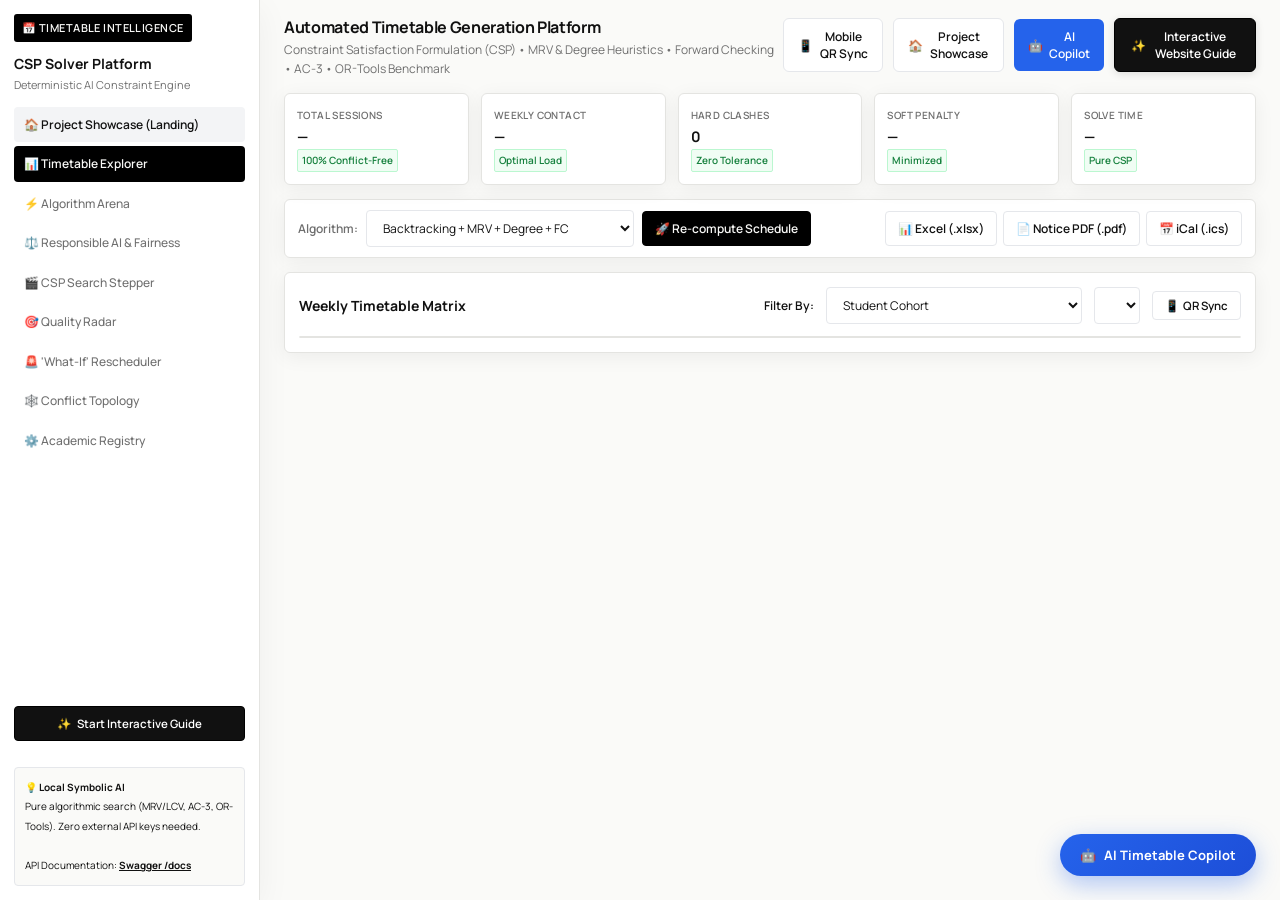
==== commit 45ae9fce: "Add AI Timetable Copilot, 5-Axis Quality Radar, CSP Search Stepper, and Mobile QR sync" ====
--- a/frontend/index.html
+++ b/frontend/index.html
@@ -604,6 +604,189 @@
       color: #4b5563;
       text-decoration: underline;
     }
+
+    /* ==========================================================================
+       AI Copilot Drawer & Widget
+       ========================================================================== */
+    .copilot-launcher {
+      position: fixed;
+      bottom: 24px;
+      right: 24px;
+      background: linear-gradient(135deg, #2563eb, #1d4ed8);
+      color: #ffffff;
+      border: none;
+      border-radius: 30px;
+      padding: 12px 20px;
+      font-size: 13px;
+      font-weight: 700;
+      box-shadow: 0 8px 24px rgba(37, 99, 235, 0.35);
+      cursor: pointer;
+      display: flex;
+      align-items: center;
+      gap: 8px;
+      z-index: 999;
+      transition: all 0.2s ease;
+    }
+    .copilot-launcher:hover {
+      transform: translateY(-2px);
+      box-shadow: 0 12px 28px rgba(37, 99, 235, 0.45);
+    }
+    .copilot-drawer {
+      position: fixed;
+      bottom: 84px;
+      right: 24px;
+      width: 420px;
+      max-width: calc(100vw - 32px);
+      height: 560px;
+      max-height: calc(100vh - 120px);
+      background: #ffffff;
+      border: 1px solid var(--color-border-default);
+      border-radius: 12px;
+      box-shadow: 0 16px 48px rgba(0,0,0,0.18);
+      display: none;
+      flex-direction: column;
+      z-index: 1000;
+      overflow: hidden;
+      animation: popIn 0.2s cubic-bezier(0.16, 1, 0.3, 1);
+    }
+    .copilot-drawer.open {
+      display: flex;
+    }
+    .copilot-header {
+      background: #0f172a;
+      color: #ffffff;
+      padding: 14px 16px;
+      display: flex;
+      justify-content: space-between;
+      align-items: center;
+    }
+    .copilot-body {
+      flex: 1;
+      padding: 16px;
+      overflow-y: auto;
+      display: flex;
+      flex-direction: column;
+      gap: 12px;
+      background: #fafaf9;
+    }
+    .copilot-msg {
+      max-width: 88%;
+      padding: 10px 14px;
+      border-radius: 10px;
+      font-size: 12.5px;
+      line-height: 1.45;
+    }
+    .copilot-msg.bot {
+      background: #ffffff;
+      color: #1e293b;
+      align-self: flex-start;
+      border: 1px solid #e2e8f0;
+      box-shadow: 0 2px 6px rgba(0,0,0,0.03);
+    }
+    .copilot-msg.user {
+      background: #2563eb;
+      color: #ffffff;
+      align-self: flex-end;
+    }
+    .copilot-chips {
+      display: flex;
+      flex-wrap: wrap;
+      gap: 6px;
+      margin-top: 8px;
+    }
+    .copilot-chip {
+      background: #eff6ff;
+      border: 1px solid #bfdbfe;
+      color: #1d4ed8;
+      font-size: 11px;
+      padding: 4px 9px;
+      border-radius: 14px;
+      cursor: pointer;
+      font-weight: 600;
+      transition: background 0.15s;
+    }
+    .copilot-chip:hover {
+      background: #dbeafe;
+    }
+    .copilot-footer {
+      padding: 10px 14px;
+      background: #ffffff;
+      border-top: 1px solid #e2e8f0;
+      display: flex;
+      gap: 8px;
+    }
+    .copilot-input {
+      flex: 1;
+      border: 1px solid #cbd5e1;
+      border-radius: 6px;
+      padding: 8px 12px;
+      font-size: 12.5px;
+      outline: none;
+    }
+    .copilot-input:focus {
+      border-color: #2563eb;
+    }
+    .copilot-send-btn {
+      background: #2563eb;
+      color: #fff;
+      border: none;
+      padding: 8px 14px;
+      border-radius: 6px;
+      cursor: pointer;
+      font-weight: 600;
+    }
+
+    /* ==========================================================================
+       Stepper Controls
+       ========================================================================== */
+    .stepper-bar {
+      display: flex;
+      align-items: center;
+      gap: 12px;
+      background: #ffffff;
+      padding: 12px 18px;
+      border: 1px solid var(--color-border-default);
+      border-radius: 8px;
+      margin-bottom: 20px;
+    }
+    .stepper-btn {
+      padding: 7px 12px;
+      background: #f1f5f9;
+      border: 1px solid #cbd5e1;
+      border-radius: 5px;
+      cursor: pointer;
+      font-size: 12px;
+      font-weight: 600;
+    }
+    .stepper-btn:hover {
+      background: #e2e8f0;
+    }
+    .stepper-slider {
+      flex: 1;
+      accent-color: #2563eb;
+    }
+    .stepper-card-active {
+      border: 2px solid #2563eb !important;
+      background: #eff6ff !important;
+    }
+    .badge-backtrack {
+      background: #fef2f2;
+      border: 1px solid #fecaca;
+      color: #b91c1c;
+      padding: 2px 7px;
+      border-radius: 4px;
+      font-size: 11px;
+      font-weight: 700;
+    }
+    .badge-assign {
+      background: #f0fdf4;
+      border: 1px solid #bbf7d0;
+      color: #15803d;
+      padding: 2px 7px;
+      border-radius: 4px;
+      font-size: 11px;
+      font-weight: 700;
+    }
   </style>
 </head>
 <body>
@@ -621,6 +804,8 @@
       <li class="nav-item active" onclick="switchTab('explorer')">📊 Timetable Explorer</li>
       <li class="nav-item" onclick="switchTab('benchmark')">⚡ Algorithm Arena</li>
       <li class="nav-item" onclick="switchTab('fairness')">⚖️ Responsible AI & Fairness</li>
+      <li class="nav-item" onclick="switchTab('stepper')">🎬 CSP Search Stepper</li>
+      <li class="nav-item" onclick="switchTab('quality')">🎯 Quality Radar</li>
       <li class="nav-item" onclick="switchTab('rescheduler')">🚨 'What-If' Rescheduler</li>
       <li class="nav-item" onclick="switchTab('graph')">🕸️ Conflict Topology</li>
       <li class="nav-item" onclick="switchTab('data')">⚙️ Academic Registry</li>
@@ -647,8 +832,14 @@
         <p>Constraint Satisfaction Formulation (CSP) • MRV & Degree Heuristics • Forward Checking • AC-3 • OR-Tools Benchmark</p>
       </div>
       <div style="display:flex;gap:10px;align-items:center;">
+        <button class="btn-secondary" onclick="openQrModal()" style="display:flex;align-items:center;gap:6px;padding:9px 14px;border-radius:6px;font-size:12px;background:#fff;cursor:pointer;">
+          <span>📱</span> Mobile QR Sync
+        </button>
         <button class="btn-secondary" onclick="window.location.href='/landing.html'" style="display:flex;align-items:center;gap:6px;padding:9px 14px;border-radius:6px;font-size:12px;background:#fff;cursor:pointer;">
           <span>🏠</span> Project Showcase
+        </button>
+        <button class="btn-primary" onclick="toggleCopilot()" style="display:flex;align-items:center;gap:6px;padding:9px 14px;border-radius:6px;font-size:12px;background:#2563eb;color:#fff;cursor:pointer;border:none;">
+          <span>🤖</span> AI Copilot
         </button>
         <button class="btn-primary" onclick="startTour(true)" style="display:flex;align-items:center;gap:6px;padding:9px 16px;border-radius:6px;font-size:12px;background:#111;color:#fff;cursor:pointer;box-shadow:0 2px 8px rgba(0,0,0,0.12);">
           <span>✨</span> Interactive Website Guide
@@ -717,11 +908,15 @@
           <div style="display:flex;gap:12px;align-items:center;">
             <span style="font-weight:600;font-size:12px;">Filter By:</span>
             <select id="filter-type" onchange="updateFilterDropdown()">
-              <option value="batch">Student Cohort</option>
+              <option value="all">🏫 Master University Grid (All Cohorts)</option>
+              <option value="batch" selected>Student Cohort</option>
               <option value="faculty">Faculty Member</option>
               <option value="room">Physical Facility / Room</option>
             </select>
             <select id="filter-target" onchange="renderTimetableGrid()"></select>
+            <button class="btn-secondary" onclick="openQrModal()" style="font-size:11.5px;padding:6px 12px;cursor:pointer;display:flex;align-items:center;gap:4px;">
+              <span>📱</span> QR Sync
+            </button>
           </div>
         </div>
 
@@ -958,6 +1153,204 @@
       </div>
     </div>
 
+    <!-- ==================== 7. CSP SEARCH STEPPER PANEL ==================== -->
+    <div id="panel-stepper" class="panel">
+      <div class="view-card">
+        <div class="panel-header">
+          <h2>🎬 CSP Search Tree & Propagation Stepper</h2>
+          <span style="font-size:11px;font-weight:600;padding:3px 8px;border-radius:4px;background:#eff6ff;color:#1d4ed8;border:1px solid #bfdbfe;">
+            Under-The-Hood AI Execution
+          </span>
+        </div>
+        <p style="color:var(--color-text-primary);margin-bottom:16px;">
+          Live step-by-step playback of the Backtracking Search algorithm. Watch how <strong>MRV (Minimum Remaining Values)</strong> selects variables, how <strong>Forward Checking</strong> prunes conflicting domain values, and how the algorithm <strong>Backtracks</strong> when a domain wipeout occurs.
+        </p>
+
+        <!-- Stepper Controls Bar -->
+        <div class="stepper-bar">
+          <button class="stepper-btn" onclick="stepperJumpStart()">⏮️ Start</button>
+          <button class="stepper-btn" onclick="stepperPrev()">◀️ Step Back</button>
+          <button class="stepper-btn" id="stepper-play-btn" onclick="toggleStepperPlay()">▶️ Auto Play</button>
+          <button class="stepper-btn" onclick="stepperNext()">Step Forward ▶️</button>
+          <button class="stepper-btn" onclick="stepperJumpEnd()">⏭️ End</button>
+          <input type="range" id="stepper-slider" class="stepper-slider" min="0" max="0" value="0" oninput="stepperScrub(this.value)">
+          <span id="stepper-counter" style="font-weight:700;font-size:12px;font-family:var(--font-family-mono);min-width:70px;text-align:right;">Step 0/0</span>
+        </div>
+
+        <!-- Current Step Status Cards -->
+        <div style="display:grid;grid-template-columns:1fr 1fr 1fr;gap:16px;margin-bottom:20px;">
+          <div class="kpi-card" id="stepper-card-action">
+            <div class="kpi-label">Algorithm Action</div>
+            <div class="kpi-value" id="stepper-action" style="font-size:16px;">Ready</div>
+            <div id="stepper-action-badge" class="badge-assign">Initialized</div>
+          </div>
+          <div class="kpi-card">
+            <div class="kpi-label">Target Session Variable</div>
+            <div class="kpi-value" id="stepper-var" style="font-size:15px;">—</div>
+            <div class="kpi-badge" id="stepper-var-sub">MRV Choice</div>
+          </div>
+          <div class="kpi-card">
+            <div class="kpi-label">Assigned Value / Slot</div>
+            <div class="kpi-value" id="stepper-slot" style="font-size:15px;">—</div>
+            <div class="kpi-badge" id="stepper-domain-badge">Domain Status</div>
+          </div>
+        </div>
+
+        <!-- Explanation & Conflict Log -->
+        <div style="background:var(--color-surface-strong);border:1px solid var(--color-border-default);border-radius:8px;padding:16px;margin-bottom:20px;">
+          <h4 style="font-size:12px;font-weight:700;text-transform:uppercase;margin-bottom:6px;color:#1e293b;">
+            🧠 CSP Search Reasoning
+          </h4>
+          <p id="stepper-reason" style="font-size:13px;line-height:20px;color:#334155;">
+            Click <strong>Step Forward</strong> or <strong>Auto Play</strong> to visualize constraint satisfaction search steps in real-time.
+          </p>
+        </div>
+
+        <!-- Step Trace Log Table -->
+        <h3 style="font-size:13px;margin-bottom:10px;">📋 Execution Step Log (Recent Steps)</h3>
+        <table class="data-table" id="stepper-log-table">
+          <thead>
+            <tr>
+              <th style="width:70px;">Step #</th>
+              <th>Action Type</th>
+              <th>Session</th>
+              <th>Assigned Value</th>
+              <th>Details / Reason</th>
+            </tr>
+          </thead>
+          <tbody id="stepper-log-body"></tbody>
+        </table>
+      </div>
+    </div>
+
+    <!-- ==================== 8. QUALITY RADAR PANEL ==================== -->
+    <div id="panel-quality" class="panel">
+      <div class="view-card">
+        <div class="panel-header">
+          <h2>🎯 Multi-Objective Timetable Quality Radar</h2>
+          <button class="btn-primary" onclick="loadQualityRadar()">🔄 Refresh Metrics</button>
+        </div>
+        <p style="color:var(--color-text-primary);margin-bottom:20px;">
+          Holistic 5-dimensional evaluation of timetable fitness: balancing mathematical constraint integrity, ethical faculty workloads, student cognitive ergonomics, campus energy efficiency, and time distribution.
+        </p>
+
+        <!-- Quality Overview Header -->
+        <div style="display:grid;grid-template-columns:1fr 2fr;gap:24px;margin-bottom:24px;align-items:center;">
+          <div style="background:linear-gradient(135deg, #0f172a, #1e293b);color:#fff;border-radius:12px;padding:24px;text-align:center;">
+            <div style="font-size:11px;text-transform:uppercase;letter-spacing:0.05em;color:#94a3b8;margin-bottom:4px;">Holistic Quality Grade</div>
+            <div id="radar-grade" style="font-size:38px;font-weight:800;color:#38bdf8;margin-bottom:6px;">—</div>
+            <div id="radar-score-pill" style="display:inline-block;padding:4px 12px;background:rgba(255,255,255,0.1);border-radius:20px;font-size:12px;font-weight:600;">Overall Score: — / 100</div>
+          </div>
+
+          <div style="display:grid;grid-template-columns:repeat(3, 1fr);gap:12px;">
+            <div class="kpi-card">
+              <div class="kpi-label">Constraint Integrity</div>
+              <div class="kpi-value" id="qm-integrity">100%</div>
+              <div class="kpi-badge">Zero Hard Clashes</div>
+            </div>
+            <div class="kpi-card">
+              <div class="kpi-label">Faculty Equity</div>
+              <div class="kpi-value" id="qm-fairness">—</div>
+              <div class="kpi-badge">Gini Balanced</div>
+            </div>
+            <div class="kpi-card">
+              <div class="kpi-label">Student Spacing</div>
+              <div class="kpi-value" id="qm-compactness">—</div>
+              <div class="kpi-badge">Min Idle Gaps</div>
+            </div>
+            <div class="kpi-card">
+              <div class="kpi-label">Room Utilization</div>
+              <div class="kpi-value" id="qm-room">—</div>
+              <div class="kpi-badge">Energy Optimal</div>
+            </div>
+            <div class="kpi-card">
+              <div class="kpi-label">Circadian Balance</div>
+              <div class="kpi-value" id="qm-time">—</div>
+              <div class="kpi-badge">AM/PM Ratio</div>
+            </div>
+            <div class="kpi-card">
+              <div class="kpi-label">Algorithm Paradigm</div>
+              <div class="kpi-value" style="font-size:15px;color:#2563eb;">Multi-Paradigm</div>
+              <div class="kpi-badge">CSP Benchmark</div>
+            </div>
+          </div>
+        </div>
+
+        <!-- Radar Chart & Insights -->
+        <div style="display:grid;grid-template-columns:1fr 1fr;gap:24px;">
+          <div>
+            <h3 style="font-size:13px;margin-bottom:10px;">🕸️ 5-Axis Spider Radar Chart</h3>
+            <div id="quality-radar-chart" style="height:360px;background:#ffffff;border:1px solid var(--color-border-default);border-radius:8px;"></div>
+          </div>
+          <div>
+            <h3 style="font-size:13px;margin-bottom:10px;">💡 Optimization Insights & Key Findings</h3>
+            <div id="radar-insights-list" style="display:flex;flex-direction:column;gap:10px;"></div>
+          </div>
+        </div>
+      </div>
+    </div>
+
+    <!-- MOBILE QR SYNC MODAL -->
+    <div id="qr-modal" class="modal-backdrop" onclick="closeModalOnBackdrop(event)">
+      <div class="modal-dialog" onclick="event.stopPropagation()" style="max-width:440px;text-align:center;">
+        <button class="modal-close-btn" onclick="closeQrModal()">✕</button>
+        <div style="font-size:32px;margin-bottom:8px;">📱</div>
+        <h2 style="font-size:18px;margin-bottom:4px;">Mobile Calendar Sync</h2>
+        <p id="qr-subtitle" style="font-size:12px;color:var(--color-text-primary);margin-bottom:18px;">
+          Scan with your iPhone / Android camera to import classes into Google Calendar or Apple Calendar.
+        </p>
+
+        <div style="display:inline-block;padding:12px;background:#fff;border:1px solid #e2e8f0;border-radius:12px;box-shadow:0 4px 12px rgba(0,0,0,0.06);margin-bottom:16px;">
+          <img id="qr-image" src="" alt="Calendar Sync QR Code" style="width:200px;height:200px;display:block;">
+        </div>
+
+        <div style="display:flex;flex-direction:column;gap:8px;margin-top:8px;">
+          <button class="btn-primary" onclick="window.open('/api/export/ical')" style="width:100%;padding:10px;justify-content:center;">
+            📥 Download .ics Calendar File
+          </button>
+          <button class="btn-secondary" onclick="copyCalendarLink()" style="width:100%;padding:10px;justify-content:center;">
+            📋 Copy Calendar Subscription Link
+          </button>
+        </div>
+      </div>
+    </div>
+
+    <!-- AI COPILOT FLOATING DRAWER -->
+    <button class="copilot-launcher" onclick="toggleCopilot()">
+      <span>🤖</span> AI Timetable Copilot
+    </button>
+
+    <div id="copilot-drawer" class="copilot-drawer">
+      <div class="copilot-header">
+        <div style="display:flex;align-items:center;gap:8px;">
+          <span style="font-size:16px;">🤖</span>
+          <div>
+            <div style="font-size:13px;font-weight:700;">AI Timetable Copilot</div>
+            <div style="font-size:10px;color:#94a3b8;">Natural Language Scheduling Assistant</div>
+          </div>
+        </div>
+        <button onclick="toggleCopilot()" style="background:none;border:none;color:#fff;font-size:16px;cursor:pointer;">✕</button>
+      </div>
+
+      <div class="copilot-body" id="copilot-messages">
+        <div class="copilot-msg bot">
+          👋 Hello! I am your <strong>AI Timetable Copilot</strong>. Ask me anything about faculty workloads, room availability, or what-if contingencies!
+          <div class="copilot-chips">
+            <span class="copilot-chip" onclick="askCopilot('Who has the highest workload?')">⚡ Busiest Faculty</span>
+            <span class="copilot-chip" onclick="askCopilot('Is Dr. Alan Turing free on Friday?')">🔍 Dr. Turing Availability</span>
+            <span class="copilot-chip" onclick="askCopilot('Which rooms have the highest utilization?')">🏢 Room Usage</span>
+            <span class="copilot-chip" onclick="askCopilot('Show me the quality radar score')">🎯 Quality Radar</span>
+            <span class="copilot-chip" onclick="askCopilot('What happens if Room 101 closes?')">🚨 What-If Simulation</span>
+          </div>
+        </div>
+      </div>
+
+      <div class="copilot-footer">
+        <input type="text" id="copilot-input" class="copilot-input" placeholder="Ask about schedules, rooms, or workloads..." onkeydown="if(event.key==='Enter') sendCopilotQuery()">
+        <button class="copilot-send-btn" onclick="sendCopilotQuery()">Send</button>
+      </div>
+    </div>
+
     <!-- EXPLAINABILITY MODAL -->
     <div id="explain-modal" class="modal-backdrop" onclick="closeModalOnBackdrop(event)">
       <div class="modal-dialog" onclick="event.stopPropagation()">
@@ -1026,13 +1419,23 @@
       document.querySelectorAll('.nav-item').forEach(el => el.classList.remove('active'));
       document.querySelectorAll('.panel').forEach(el => el.classList.remove('active'));
 
-      event.currentTarget.classList.add('active');
-      document.getElementById('panel-' + tabId).classList.add('active');
+      if (window.event && window.event.currentTarget && window.event.currentTarget.classList) {
+        window.event.currentTarget.classList.add('active');
+      } else {
+        const tabEl = document.querySelector(`.nav-list li[onclick*="'${tabId}'"]`);
+        if (tabEl) tabEl.classList.add('active');
+      }
+      const p = document.getElementById('panel-' + tabId);
+      if (p) p.classList.add('active');
 
       if (tabId === 'graph') {
         renderConflictGraph();
       } else if (tabId === 'fairness') {
         loadFairnessAudit();
+      } else if (tabId === 'stepper') {
+        initStepper();
+      } else if (tabId === 'quality') {
+        loadQualityRadar();
       }
     }
 
@@ -1066,6 +1469,16 @@
       const fType = document.getElementById('filter-type').value;
       const targetSelect = document.getElementById('filter-target');
       targetSelect.innerHTML = '';
+
+      if (fType === 'all') {
+        const opt = document.createElement('option');
+        opt.value = 'all';
+        opt.innerText = 'All University Cohorts & Facilities (Master View)';
+        targetSelect.appendChild(opt);
+        targetSelect.disabled = true;
+        return;
+      }
+      targetSelect.disabled = false;
 
       if (fType === 'batch') {
         APP_STATE.batches.forEach(b => {
@@ -1107,8 +1520,29 @@
       html += '</tr></thead><tbody>';
 
       days.forEach(day => {
-        html += `<tr><td>${day}</td>`;
+        html += `<tr><td><b>${day}</b></td>`;
         for (let sIdx = 0; sIdx < numSlots; sIdx++) {
+          if (fType === 'all') {
+            const matches = APP_STATE.schedule.filter(e => e.day === day && e.occupied_slots.includes(sIdx));
+            if (matches.length > 0) {
+              html += `<td><div style="display:flex;flex-direction:column;gap:4px;">`;
+              matches.forEach(m => {
+                const isLab = m.session_type === 'LAB';
+                const chipClass = isLab ? 'session-card lab' : 'session-card';
+                html += `
+                  <div class="${chipClass}" style="cursor:pointer;padding:4px 6px;margin-bottom:0;" onclick="openExplainModal('${m.variable_id}')" title="${m.course_code} - ${m.faculty_name}">
+                    <div style="font-weight:700;font-size:11px;">${m.course_code} (${m.batch_id})</div>
+                    <div style="font-size:10px;color:#555;">${m.room_id} • ${m.faculty_name.split(' ').slice(-1)[0]}</div>
+                  </div>
+                `;
+              });
+              html += `</div></td>`;
+            } else {
+              html += `<td style="color:#a3a3a3;text-align:center;">—</td>`;
+            }
+            continue;
+          }
+
           let matching = null;
           APP_STATE.schedule.forEach(entry => {
             if (entry.day === day && entry.occupied_slots.includes(sIdx)) {
@@ -1141,6 +1575,12 @@
       html += '</tbody>';
       table.innerHTML = html;
     }
+        html += '</tr>';
+      });
+
+      html += '</tbody>';
+      table.innerHTML = html;
+    }
 
     function populateRescheduleDropdowns() {
       const facSel = document.getElementById('reschedule-faculty');
@@ -1532,6 +1972,362 @@
     function closeModalOnBackdrop(e) {
       if (e.target.id === 'explain-modal') {
         closeExplainModal();
+      }
+      if (e.target.id === 'qr-modal') {
+        closeQrModal();
+      }
+    }
+
+    /* ==========================================================================
+       Mobile Calendar Sync & QR Code
+       ========================================================================== */
+    function openQrModal() {
+      const fType = document.getElementById('filter-type').value;
+      const targetSelect = document.getElementById('filter-target');
+      const targetText = targetSelect.options[targetSelect.selectedIndex]?.text || 'University Schedule';
+      
+      const sub = document.getElementById('qr-subtitle');
+      sub.innerText = `Scan to sync ${targetText} directly into your iOS / Android calendar.`;
+      
+      const calUrl = window.location.origin + '/api/export/ical';
+      const qrImg = document.getElementById('qr-image');
+      qrImg.src = `https://api.qrserver.com/v1/create-qr-code/?size=220x220&data=${encodeURIComponent(calUrl)}`;
+      
+      document.getElementById('qr-modal').style.display = 'flex';
+    }
+
+    function closeQrModal() {
+      document.getElementById('qr-modal').style.display = 'none';
+    }
+
+    function copyCalendarLink() {
+      const calUrl = window.location.origin + '/api/export/ical';
+      navigator.clipboard.writeText(calUrl).then(() => {
+        showToast('📋 Calendar link copied to clipboard!');
+      }).catch(() => {
+        showToast('Link: ' + calUrl);
+      });
+    }
+
+    /* ==========================================================================
+       AI Timetable Copilot Controller
+       ========================================================================== */
+    function toggleCopilot() {
+      const drawer = document.getElementById('copilot-drawer');
+      drawer.classList.toggle('open');
+      if (drawer.classList.contains('open')) {
+        document.getElementById('copilot-input').focus();
+      }
+    }
+
+    function askCopilot(queryText) {
+      document.getElementById('copilot-input').value = queryText;
+      sendCopilotQuery();
+    }
+
+    async function sendCopilotQuery() {
+      const input = document.getElementById('copilot-input');
+      const query = input.value.trim();
+      if (!query) return;
+
+      const msgBox = document.getElementById('copilot-messages');
+      // Append user msg
+      msgBox.innerHTML += `<div class="copilot-msg user">${escapeHtml(query)}</div>`;
+      input.value = '';
+      msgBox.scrollTop = msgBox.scrollHeight;
+
+      // Typing indicator
+      const typingId = 'typing-' + Date.now();
+      msgBox.innerHTML += `<div class="copilot-msg bot" id="${typingId}">Thinking... 🧠</div>`;
+      msgBox.scrollTop = msgBox.scrollHeight;
+
+      try {
+        const res = await fetch('/api/copilot', {
+          method: 'POST',
+          headers: { 'Content-Type': 'application/json' },
+          body: JSON.stringify({ query: query })
+        });
+        const data = await res.json();
+        
+        const typingEl = document.getElementById(typingId);
+        if (typingEl) typingEl.remove();
+
+        // Convert simple markdown bold/bullets to HTML
+        let formattedReply = escapeHtml(data.reply)
+          .replace(/\*\*(.*?)\*\*/g, '<strong>$1</strong>')
+          .replace(/\*(.*?)\*/g, '<em>$1</em>')
+          .replace(/\n\n/g, '<br/><br/>')
+          .replace(/\n- /g, '<br/>• ');
+
+        let actionsHtml = '';
+        if (data.actions && data.actions.length > 0) {
+          actionsHtml = '<div class="copilot-chips" style="margin-top:10px;">';
+          data.actions.forEach(act => {
+            if (act.tab) {
+              actionsHtml += `<span class="copilot-chip" onclick="switchTab('${act.tab}'); toggleCopilot();">👉 ${act.label}</span>`;
+            } else if (act.query) {
+              actionsHtml += `<span class="copilot-chip" onclick="askCopilot('${act.query}')">💬 ${act.label}</span>`;
+            } else if (act.filter_type) {
+              actionsHtml += `<span class="copilot-chip" onclick="applyCopilotFilter('${act.filter_type}', '${act.filter_val}')">🔍 ${act.label}</span>`;
+            }
+          });
+          actionsHtml += '</div>';
+        }
+
+        msgBox.innerHTML += `
+          <div class="copilot-msg bot">
+            <div style="font-weight:700;font-size:11px;color:#2563eb;text-transform:uppercase;margin-bottom:4px;">${data.title || 'Copilot Response'}</div>
+            <div>${formattedReply}</div>
+            ${actionsHtml}
+          </div>
+        `;
+        msgBox.scrollTop = msgBox.scrollHeight;
+      } catch (err) {
+        const typingEl = document.getElementById(typingId);
+        if (typingEl) typingEl.remove();
+        msgBox.innerHTML += `<div class="copilot-msg bot" style="color:#b91c1c;">⚠️ Error consulting copilot: ${err}</div>`;
+        msgBox.scrollTop = msgBox.scrollHeight;
+      }
+    }
+
+    function applyCopilotFilter(fType, fVal) {
+      switchTab('explorer');
+      const typeSelect = document.getElementById('filter-type');
+      typeSelect.value = fType;
+      updateFilterDropdown();
+      const targetSelect = document.getElementById('filter-target');
+      targetSelect.value = fVal;
+      renderTimetableGrid();
+      toggleCopilot();
+      showToast(`Filtered schedule by ${fType}: ${fVal}`);
+    }
+
+    function escapeHtml(text) {
+      const map = { '&': '&amp;', '<': '&lt;', '>': '&gt;', '"': '&quot;', "'": '&#039;' };
+      return text.replace(/[&<>"']/g, m => map[m]);
+    }
+
+    /* ==========================================================================
+       Multi-Objective Quality Radar Controller
+       ========================================================================== */
+    async function loadQualityRadar() {
+      try {
+        const res = await fetch('/api/quality/radar');
+        const data = await res.json();
+
+        document.getElementById('radar-grade').innerText = data.grade.split(' ')[0];
+        document.getElementById('radar-score-pill').innerText = `Overall Score: ${data.overall_score} / 100 (${data.grade})`;
+
+        const rMetrics = data.radar_metrics;
+        document.getElementById('qm-integrity').innerText = `${rMetrics[0].score}%`;
+        document.getElementById('qm-fairness').innerText = `${rMetrics[1].score}%`;
+        document.getElementById('qm-compactness').innerText = `${rMetrics[2].score}%`;
+        document.getElementById('qm-room').innerText = `${rMetrics[3].score}%`;
+        document.getElementById('qm-time').innerText = `${rMetrics[4].score}%`;
+
+        // Render Plotly Radar Chart
+        const categories = rMetrics.map(m => m.subject);
+        const scores = rMetrics.map(m => m.score);
+        categories.push(categories[0]); // Close polygon
+        scores.push(scores[0]);
+
+        const trace = {
+          type: 'scatterpolar',
+          r: scores,
+          theta: categories,
+          fill: 'toself',
+          fillcolor: 'rgba(37, 99, 235, 0.22)',
+          line: { color: '#2563eb', width: 2.5 },
+          marker: { color: '#1d4ed8', size: 6 },
+          name: 'Schedule Quality'
+        };
+
+        const layout = {
+          polar: {
+            radialaxis: {
+              visible: true,
+              range: [0, 100],
+              tickfont: { size: 10, color: '#64748b' }
+            },
+            angularaxis: {
+              tickfont: { size: 11, color: '#1e293b', weight: 'bold' }
+            }
+          },
+          showlegend: false,
+          margin: { t: 30, b: 30, l: 45, r: 45 },
+          paper_bgcolor: 'transparent'
+        };
+
+        Plotly.newPlot('quality-radar-chart', [trace], layout, { responsive: true, displayModeBar: false });
+
+        // Insights list
+        const insList = document.getElementById('radar-insights-list');
+        insList.innerHTML = data.insights.map(ins => `
+          <div style="background:#f8fafc;border-left:4px solid #2563eb;padding:10px 14px;border-radius:6px;font-size:12.5px;color:#1e293b;box-shadow:0 1px 3px rgba(0,0,0,0.04);">
+            ${ins}
+          </div>
+        `).join('');
+
+      } catch (e) {
+        showToast('Failed to load quality radar: ' + e);
+      }
+    }
+
+    /* ==========================================================================
+       CSP Search Tree Stepper Controller
+       ========================================================================== */
+    let STEPPER_STEPS = [];
+    let STEPPER_INDEX = 0;
+    let STEPPER_INTERVAL = null;
+
+    async function initStepper() {
+      if (STEPPER_STEPS.length > 0) return;
+      try {
+        const res = await fetch('/api/search-trace');
+        const data = await res.json();
+        STEPPER_STEPS = data.steps || [];
+
+        const slider = document.getElementById('stepper-slider');
+        slider.max = Math.max(0, STEPPER_STEPS.length - 1);
+        slider.value = 0;
+        STEPPER_INDEX = 0;
+        renderStepperStep(0);
+        populateStepperLogTable();
+      } catch (e) {
+        showToast('Failed to load search trace: ' + e);
+      }
+    }
+
+    function renderStepperStep(idx) {
+      if (!STEPPER_STEPS || STEPPER_STEPS.length === 0) return;
+      STEPPER_INDEX = Math.max(0, Math.min(idx, STEPPER_STEPS.length - 1));
+
+      const step = STEPPER_STEPS[STEPPER_INDEX];
+      document.getElementById('stepper-slider').value = STEPPER_INDEX;
+      document.getElementById('stepper-counter').innerText = `Step ${STEPPER_INDEX + 1}/${STEPPER_STEPS.length}`;
+
+      const actionEl = document.getElementById('stepper-action');
+      const actionBadge = document.getElementById('stepper-action-badge');
+      const varEl = document.getElementById('stepper-var');
+      const varSub = document.getElementById('stepper-var-sub');
+      const slotEl = document.getElementById('stepper-slot');
+      const domainBadge = document.getElementById('stepper-domain-badge');
+      const reasonEl = document.getElementById('stepper-reason');
+
+      const slotDesc = step.day ? `${step.day} Slot ${step.slot + 1} (${step.room_id})` : 'Variable Selection';
+      actionEl.innerText = step.action || 'Search Step';
+      varEl.innerText = step.course_code ? `${step.course_code} (${step.batch_id})` : (step.variable_id || '—');
+      varSub.innerText = `Assigned ${step.assigned_count}/${step.total_variables} Variables`;
+
+      if (step.action === 'BACKTRACK') {
+        actionBadge.className = 'badge-backtrack';
+        actionBadge.innerText = '🚨 Conflict Backtrack';
+        slotEl.innerText = 'Rolling Back';
+        domainBadge.innerText = 'Domain Wipeout';
+        reasonEl.innerHTML = `<span style="color:#b91c1c;font-weight:700;">Backtracking triggered:</span> ${step.detail || 'No consistent slot assignments remained. Reverting state.'}`;
+      } else if (step.action === 'SELECT_VAR') {
+        actionBadge.className = 'badge-assign';
+        actionBadge.style.background = '#eff6ff';
+        actionBadge.style.color = '#1d4ed8';
+        actionBadge.innerText = '🎯 MRV Select';
+        slotEl.innerText = 'Choosing Best Value';
+        domainBadge.innerText = 'Evaluating Domains';
+        reasonEl.innerHTML = step.detail;
+      } else {
+        actionBadge.className = 'badge-assign';
+        actionBadge.style.background = '#f0fdf4';
+        actionBadge.style.color = '#15803d';
+        actionBadge.innerText = '✅ ' + (step.action === 'FORWARD_CHECK' ? 'Forward Check' : 'Try Assign');
+        slotEl.innerText = slotDesc;
+        domainBadge.innerText = `${step.pruned_count || 0} Domains Pruned`;
+        reasonEl.innerHTML = step.detail;
+      }
+
+      // Highlight active row in stepper log table
+      document.querySelectorAll('#stepper-log-body tr').forEach((tr, i) => {
+        if (i === STEPPER_INDEX) {
+          tr.style.background = '#dbeafe';
+          tr.scrollIntoView({ behavior: 'smooth', block: 'nearest' });
+        } else {
+          tr.style.background = 'transparent';
+        }
+      });
+    }
+
+    function populateStepperLogTable() {
+      const tbody = document.getElementById('stepper-log-body');
+      tbody.innerHTML = '';
+      STEPPER_STEPS.slice(0, 50).forEach((st, i) => {
+        const isBt = st.action === 'BACKTRACK';
+        const isSel = st.action === 'SELECT_VAR';
+        const badge = isBt ? '<span class="badge-backtrack">BACKTRACK</span>' : (isSel ? '<span style="background:#eff6ff;color:#1d4ed8;padding:2px 6px;border-radius:4px;font-size:10px;font-weight:700;">SELECT</span>' : '<span class="badge-assign">ASSIGN</span>');
+        const slotText = st.day ? `${st.day} S${st.slot+1} (${st.room_id})` : '—';
+        tbody.innerHTML += `
+          <tr onclick="renderStepperStep(${i})" style="cursor:pointer;">
+            <td><b>#${i+1}</b></td>
+            <td>${badge}</td>
+            <td>${st.course_code || st.variable_id || '—'}</td>
+            <td>${slotText}</td>
+            <td style="font-size:11.5px;color:#555;">${st.detail.replace(/<[^>]*>/g, '')}</td>
+          </tr>
+        `;
+      });
+    }
+        const badge = isBt ? '<span class="badge-backtrack">BACKTRACK</span>' : '<span class="badge-assign">ASSIGN</span>';
+        tbody.innerHTML += `
+          <tr onclick="renderStepperStep(${i})" style="cursor:pointer;">
+            <td><b>#${i+1}</b></td>
+            <td>${badge}</td>
+            <td>${st.course_code || st.variable_id || '—'}</td>
+            <td>${st.assigned_slot || '—'}</td>
+            <td style="font-size:11.5px;color:#555;">${st.details || st.heuristic_info || 'Consistent'}</td>
+          </tr>
+        `;
+      });
+    }
+
+    function stepperNext() {
+      if (STEPPER_INDEX < STEPPER_STEPS.length - 1) {
+        renderStepperStep(STEPPER_INDEX + 1);
+      } else {
+        stopStepperPlay();
+      }
+    }
+
+    function stepperPrev() {
+      if (STEPPER_INDEX > 0) {
+        renderStepperStep(STEPPER_INDEX - 1);
+      }
+    }
+
+    function stepperScrub(val) {
+      renderStepperStep(parseInt(val, 10));
+    }
+
+    function stepperJumpStart() {
+      renderStepperStep(0);
+    }
+
+    function stepperJumpEnd() {
+      renderStepperStep(STEPPER_STEPS.length - 1);
+    }
+
+    function toggleStepperPlay() {
+      if (STEPPER_INTERVAL) {
+        stopStepperPlay();
+      } else {
+        document.getElementById('stepper-play-btn').innerText = '⏸️ Pause';
+        STEPPER_INTERVAL = setInterval(() => {
+          stepperNext();
+        }, 650);
+      }
+    }
+
+    function stopStepperPlay() {
+      if (STEPPER_INTERVAL) {
+        clearInterval(STEPPER_INTERVAL);
+        STEPPER_INTERVAL = null;
+        document.getElementById('stepper-play-btn').innerText = '▶️ Auto Play';
       }
     }
 
@@ -1588,28 +2384,44 @@
         action: '⚔️ <b>When you click this tab:</b> Click "Run Benchmark Battle" to watch Backtracking, Local Search, and Google OR-Tools compete on runtime (ms) and states explored.'
       },
       {
-        target: '.nav-list li:nth-child(3)',
+        target: '.nav-list li:nth-child(4)',
         tab: 'fairness',
-        badge: 'Step 7 of 9 • Responsible AI & Fairness',
+        badge: 'Step 7 of 11 • Responsible AI',
         title: '⚖️ Responsible AI & Faculty Workload Fairness',
         text: 'Mandatory Rubric Component 5: Computes the <b>Gini Coefficient</b> of teaching hours across professors to guarantee workload fairness, and audits student cohort fatigue.',
         action: '🛡️ <b>When you click this tab:</b> Inspect teaching load equity charts, morning vs afternoon balance, and ethical AI failure modes.'
       },
       {
-        target: '.nav-list li:nth-child(4)',
-        tab: 'rescheduler',
-        badge: 'Step 8 of 9 • Emergency Simulator',
-        title: '🚨 Emergency "What-If" Rescheduler',
-        text: 'Simulates sudden unexpected disruptions in university operations, such as a professor falling sick or a classroom closing for AC repairs.',
-        action: '🔄 <b>When you click this tab:</b> Choose an absent teacher or room and watch the AI dynamically reroute classes with minimal disruption to the rest of the campus.'
+        target: '.nav-list li:nth-child(5)',
+        tab: 'stepper',
+        badge: 'Step 8 of 11 • Search Stepper',
+        title: '🎬 CSP Search Tree & Propagation Stepper',
+        text: 'Step under the hood to see the Backtracking search tree in action. Watch <b>MRV (Minimum Remaining Values)</b> select variables, <b>Forward Checking</b> prune domains, and <b>Backtracks</b> recover from dead ends.',
+        action: '▶️ <b>When you click this tab:</b> Press Auto Play or scrub through the search steps to see how the algorithm finds a solution!'
       },
       {
-        target: '.nav-list li:nth-child(5)',
-        tab: 'graph',
-        badge: 'Step 9 of 9 • Graph Theory',
-        title: '🕸️ Conflict Topology Graph (Graph Coloring)',
-        text: 'Visualizes the timetable as a NetworkX graph where nodes are courses, connecting lines represent clashes, and colors represent clash-free time slots.',
-        action: '🎨 <b>When you click this tab:</b> Inspect how graph coloring theory solves academic timetabling!'
+        target: '.nav-list li:nth-child(6)',
+        tab: 'quality',
+        badge: 'Step 9 of 11 • Quality Radar',
+        title: '🎯 Multi-Objective Quality Radar',
+        text: 'A 5-dimensional holistic spider chart evaluating constraint integrity, faculty equity, student spacing, room efficiency, and time distribution.',
+        action: '🕸️ <b>When you click this tab:</b> View the interactive Plotly radar chart and system optimization recommendations.'
+      },
+      {
+        target: '.copilot-launcher',
+        tab: 'explorer',
+        badge: 'Step 10 of 11 • AI Copilot',
+        title: '🤖 Conversational AI Timetable Copilot',
+        text: 'Ask plain English questions like <i>"Who has the highest workload?"</i>, <i>"Is Dr. Turing free on Friday?"</i>, or <i>"Check Room 101 usage"</i>.',
+        action: '💬 <b>Try it anytime:</b> Click the floating AI Copilot button at the bottom-right to chat with your intelligent schedule assistant.'
+      },
+      {
+        target: '.nav-list li:nth-child(7)',
+        tab: 'rescheduler',
+        badge: 'Step 11 of 11 • Emergency Rescheduler',
+        title: '🚨 Emergency "What-If" Rescheduler',
+        text: 'Simulates sudden unexpected disruptions in university operations, such as a professor falling sick or a classroom closing for repairs.',
+        action: '🔄 <b>When you click this tab:</b> Choose an absent teacher or room and watch the AI dynamically reroute classes with minimal disruption to the rest of the campus.'
       }
     ];
 
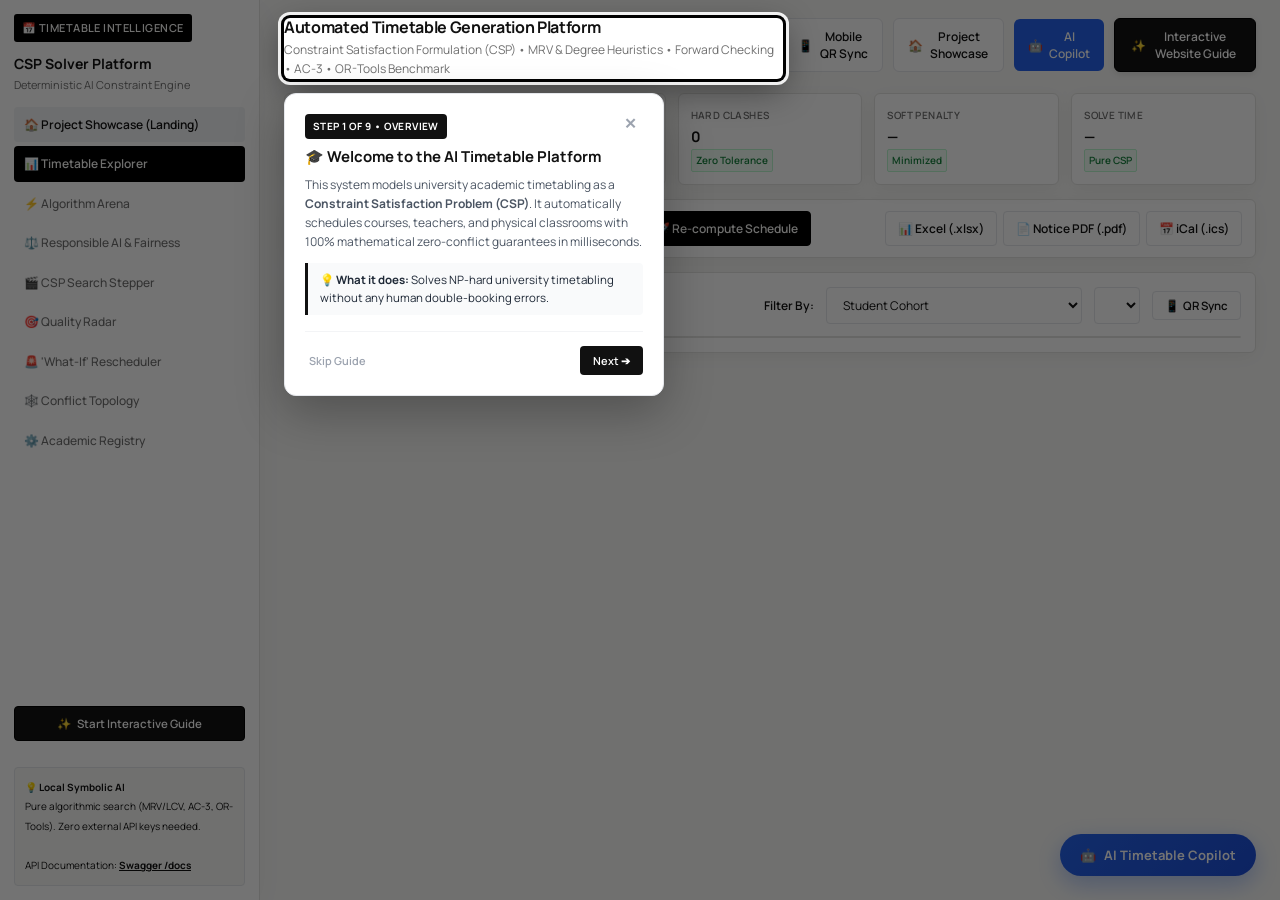
==== commit 33ee905f: "Fix JavaScript syntax error in index.html to restore full dashboard interactivity" ====
--- a/frontend/index.html
+++ b/frontend/index.html
@@ -1575,12 +1575,6 @@
       html += '</tbody>';
       table.innerHTML = html;
     }
-        html += '</tr>';
-      });
-
-      html += '</tbody>';
-      table.innerHTML = html;
-    }
 
     function populateRescheduleDropdowns() {
       const facSel = document.getElementById('reschedule-faculty');
@@ -2269,18 +2263,6 @@
             <td>${st.course_code || st.variable_id || '—'}</td>
             <td>${slotText}</td>
             <td style="font-size:11.5px;color:#555;">${st.detail.replace(/<[^>]*>/g, '')}</td>
-          </tr>
-        `;
-      });
-    }
-        const badge = isBt ? '<span class="badge-backtrack">BACKTRACK</span>' : '<span class="badge-assign">ASSIGN</span>';
-        tbody.innerHTML += `
-          <tr onclick="renderStepperStep(${i})" style="cursor:pointer;">
-            <td><b>#${i+1}</b></td>
-            <td>${badge}</td>
-            <td>${st.course_code || st.variable_id || '—'}</td>
-            <td>${st.assigned_slot || '—'}</td>
-            <td style="font-size:11.5px;color:#555;">${st.details || st.heuristic_info || 'Consistent'}</td>
           </tr>
         `;
       });
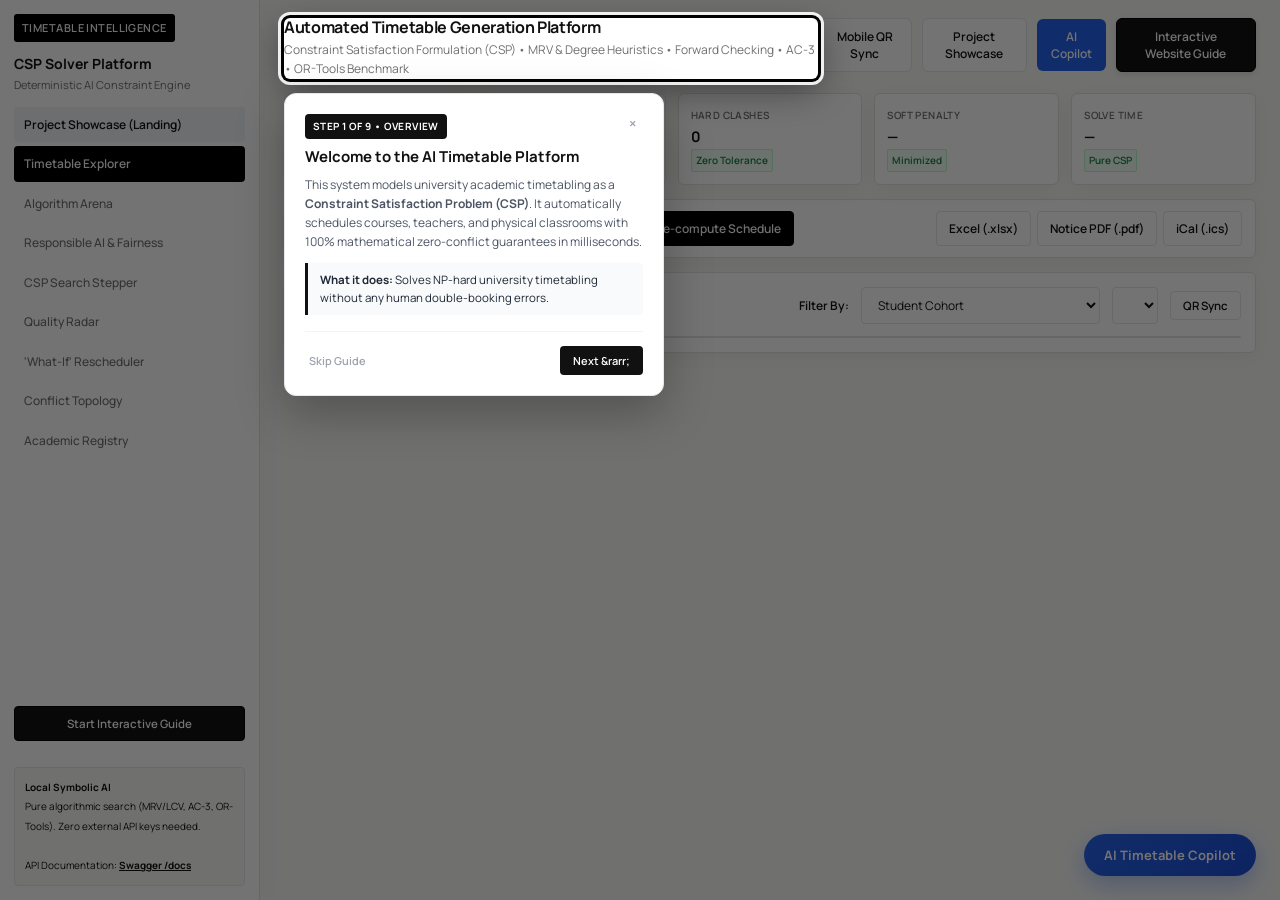
==== commit f27cb0d8: "Remove all emojis from web UI (index.html, landing.html) and backend files" ====
--- a/frontend/index.html
+++ b/frontend/index.html
@@ -794,29 +794,29 @@
   <!-- SIDEBAR -->
   <aside class="sidebar">
     <div class="brand-badge">
-      📅 Timetable Intelligence
+      Timetable Intelligence
     </div>
     <div class="sidebar-title">CSP Solver Platform</div>
     <div class="sidebar-caption">Deterministic AI Constraint Engine</div>
 
     <ul class="nav-list">
-      <li class="nav-item" style="background:#f3f4f6;color:#111;font-weight:600;" onclick="window.location.href='/landing.html'">🏠 Project Showcase (Landing)</li>
-      <li class="nav-item active" onclick="switchTab('explorer')">📊 Timetable Explorer</li>
-      <li class="nav-item" onclick="switchTab('benchmark')">⚡ Algorithm Arena</li>
-      <li class="nav-item" onclick="switchTab('fairness')">⚖️ Responsible AI & Fairness</li>
-      <li class="nav-item" onclick="switchTab('stepper')">🎬 CSP Search Stepper</li>
-      <li class="nav-item" onclick="switchTab('quality')">🎯 Quality Radar</li>
-      <li class="nav-item" onclick="switchTab('rescheduler')">🚨 'What-If' Rescheduler</li>
-      <li class="nav-item" onclick="switchTab('graph')">🕸️ Conflict Topology</li>
-      <li class="nav-item" onclick="switchTab('data')">⚙️ Academic Registry</li>
+      <li class="nav-item" style="background:#f3f4f6;color:#111;font-weight:600;" onclick="window.location.href='/landing.html'">Project Showcase (Landing)</li>
+      <li class="nav-item active" onclick="switchTab('explorer')">Timetable Explorer</li>
+      <li class="nav-item" onclick="switchTab('benchmark')">Algorithm Arena</li>
+      <li class="nav-item" onclick="switchTab('fairness')">Responsible AI & Fairness</li>
+      <li class="nav-item" onclick="switchTab('stepper')">CSP Search Stepper</li>
+      <li class="nav-item" onclick="switchTab('quality')">Quality Radar</li>
+      <li class="nav-item" onclick="switchTab('rescheduler')">'What-If' Rescheduler</li>
+      <li class="nav-item" onclick="switchTab('graph')">Conflict Topology</li>
+      <li class="nav-item" onclick="switchTab('data')">Academic Registry</li>
     </ul>
 
     <button class="btn-primary" onclick="startTour(true)" style="width:100%;margin-bottom:14px;padding:9px;font-size:11.5px;display:flex;align-items:center;justify-content:center;gap:6px;cursor:pointer;background:#111;color:#fff;">
-      <span>✨</span> Start Interactive Guide
+      Start Interactive Guide
     </button>
 
     <div class="api-badge-card">
-      <b>💡 Local Symbolic AI</b><br/>
+      <b>Local Symbolic AI</b><br/>
       Pure algorithmic search (MRV/LCV, AC-3, OR-Tools). Zero external API keys needed.<br/><br/>
       API Documentation: <a href="/docs" target="_blank">Swagger /docs</a>
     </div>
@@ -833,16 +833,16 @@
       </div>
       <div style="display:flex;gap:10px;align-items:center;">
         <button class="btn-secondary" onclick="openQrModal()" style="display:flex;align-items:center;gap:6px;padding:9px 14px;border-radius:6px;font-size:12px;background:#fff;cursor:pointer;">
-          <span>📱</span> Mobile QR Sync
+          Mobile QR Sync
         </button>
         <button class="btn-secondary" onclick="window.location.href='/landing.html'" style="display:flex;align-items:center;gap:6px;padding:9px 14px;border-radius:6px;font-size:12px;background:#fff;cursor:pointer;">
-          <span>🏠</span> Project Showcase
+          Project Showcase
         </button>
         <button class="btn-primary" onclick="toggleCopilot()" style="display:flex;align-items:center;gap:6px;padding:9px 14px;border-radius:6px;font-size:12px;background:#2563eb;color:#fff;cursor:pointer;border:none;">
-          <span>🤖</span> AI Copilot
+          AI Copilot
         </button>
         <button class="btn-primary" onclick="startTour(true)" style="display:flex;align-items:center;gap:6px;padding:9px 16px;border-radius:6px;font-size:12px;background:#111;color:#fff;cursor:pointer;box-shadow:0 2px 8px rgba(0,0,0,0.12);">
-          <span>✨</span> Interactive Website Guide
+          Interactive Website Guide
         </button>
       </div>
     </div>
@@ -890,13 +890,13 @@
           <option value="min_conflicts">Min-Conflicts Local Search</option>
           <option value="backtracking_none">Backtracking (No Inference)</option>
         </select>
-        <button class="btn-primary" onclick="solveSchedule()">🚀 Re-compute Schedule</button>
+        <button class="btn-primary" onclick="solveSchedule()">Re-compute Schedule</button>
       </div>
 
       <div class="export-group">
-        <button class="btn-secondary" onclick="window.open('/api/export/excel')">📊 Excel (.xlsx)</button>
-        <button class="btn-secondary" onclick="window.open('/api/export/pdf')">📄 Notice PDF (.pdf)</button>
-        <button class="btn-secondary" onclick="window.open('/api/export/ical')">📅 iCal (.ics)</button>
+        <button class="btn-secondary" onclick="window.open('/api/export/excel')">Excel (.xlsx)</button>
+        <button class="btn-secondary" onclick="window.open('/api/export/pdf')">Notice PDF (.pdf)</button>
+        <button class="btn-secondary" onclick="window.open('/api/export/ical')">iCal (.ics)</button>
       </div>
     </div>
 
@@ -908,14 +908,14 @@
           <div style="display:flex;gap:12px;align-items:center;">
             <span style="font-weight:600;font-size:12px;">Filter By:</span>
             <select id="filter-type" onchange="updateFilterDropdown()">
-              <option value="all">🏫 Master University Grid (All Cohorts)</option>
+              <option value="all">Master University Grid (All Cohorts)</option>
               <option value="batch" selected>Student Cohort</option>
               <option value="faculty">Faculty Member</option>
               <option value="room">Physical Facility / Room</option>
             </select>
             <select id="filter-target" onchange="renderTimetableGrid()"></select>
             <button class="btn-secondary" onclick="openQrModal()" style="font-size:11.5px;padding:6px 12px;cursor:pointer;display:flex;align-items:center;gap:4px;">
-              <span>📱</span> QR Sync
+              QR Sync
             </button>
           </div>
         </div>
@@ -933,7 +933,7 @@
       <div class="view-card">
         <div class="panel-header">
           <h2>Algorithm Arena (Head-to-Head Performance)</h2>
-          <button class="btn-primary" onclick="runBenchmarkBattle()">⚔️ Run Benchmark Battle</button>
+          <button class="btn-primary" onclick="runBenchmarkBattle()">Run Benchmark Battle</button>
         </div>
         <p style="color:var(--color-text-primary);margin-bottom:16px;">
           Comparing deterministic CSP Backtracking (+MRV/FC), Local Search (Min-Conflicts), and Google OR-Tools CP-SAT.
@@ -973,7 +973,7 @@
         <div style="display:grid;grid-template-columns:1fr 1fr;gap:24px;">
           <!-- Scenario 1: Faculty Leave -->
           <div style="border:1px solid var(--color-border-muted);padding:20px;border-radius:6px;background:var(--color-surface-strong);">
-            <h3 style="font-size:14px;margin-bottom:12px;">👨‍🏫 Scenario A: Sudden Faculty Absence</h3>
+            <h3 style="font-size:14px;margin-bottom:12px;">Scenario A: Sudden Faculty Absence</h3>
             <div style="display:flex;flex-direction:column;gap:10px;margin-bottom:16px;">
               <label style="font-size:11px;font-weight:600;">Absent Professor:</label>
               <select id="reschedule-faculty"></select>
@@ -992,7 +992,7 @@
 
           <!-- Scenario 2: Room Closure -->
           <div style="border:1px solid var(--color-border-muted);padding:20px;border-radius:6px;background:var(--color-surface-strong);">
-            <h3 style="font-size:14px;margin-bottom:12px;">🏢 Scenario B: Room Repairs / Maintenance</h3>
+            <h3 style="font-size:14px;margin-bottom:12px;">Scenario B: Room Repairs / Maintenance</h3>
             <div style="display:flex;flex-direction:column;gap:10px;margin-bottom:16px;">
               <label style="font-size:11px;font-weight:600;">Closed Room / Lab:</label>
               <select id="reschedule-room"></select>
@@ -1011,7 +1011,7 @@
         </div>
 
         <div id="reschedule-results" style="margin-top:24px;display:none;">
-          <h3 style="font-size:14px;margin-bottom:10px;">📋 Rescheduling Impact Report:</h3>
+          <h3 style="font-size:14px;margin-bottom:10px;">Rescheduling Impact Report:</h3>
           <div id="reschedule-details" style="font-size:12px;line-height:22px;background:#fff;border:1px solid var(--color-border-muted);padding:16px;border-radius:6px;"></div>
         </div>
       </div>
@@ -1039,7 +1039,7 @@
         </div>
         <div style="display:grid;grid-template-columns:1fr 1fr;gap:24px;">
           <div>
-            <h3 style="font-size:13px;margin-bottom:10px;">👨‍🏫 Faculty Roster</h3>
+            <h3 style="font-size:13px;margin-bottom:10px;">Faculty Roster</h3>
             <table class="data-table" id="data-faculty-table">
               <thead><tr><th>ID</th><th>Name</th><th>Dept</th><th>Max Hrs/Day</th></tr></thead>
               <tbody></tbody>
@@ -1047,7 +1047,7 @@
           </div>
 
           <div>
-            <h3 style="font-size:13px;margin-bottom:10px;">🏢 Physical Facilities & Labs</h3>
+            <h3 style="font-size:13px;margin-bottom:10px;">Physical Facilities & Labs</h3>
             <table class="data-table" id="data-rooms-table">
               <thead><tr><th>ID</th><th>Name</th><th>Type</th><th>Capacity</th></tr></thead>
               <tbody></tbody>
@@ -1091,7 +1091,7 @@
 
         <!-- Faculty Workload Chart & Table -->
         <div style="margin-bottom:28px;">
-          <h3 style="font-size:14px;margin-bottom:12px;">👨‍🏫 Faculty Workload & Utilization Audit</h3>
+          <h3 style="font-size:14px;margin-bottom:12px;">Faculty Workload & Utilization Audit</h3>
           <div id="fairness-fac-chart" style="height:320px;margin-bottom:16px;"></div>
           <table class="data-table" id="fairness-faculty-table">
             <thead>
@@ -1110,7 +1110,7 @@
 
         <!-- Student Fatigue Balance Chart & Table -->
         <div style="margin-bottom:28px;">
-          <h3 style="font-size:14px;margin-bottom:12px;">🎓 Student Cohort Cognitive Spacing (Morning vs Afternoon Balance)</h3>
+          <h3 style="font-size:14px;margin-bottom:12px;">Student Cohort Cognitive Spacing (Morning vs Afternoon Balance)</h3>
           <div id="fairness-batch-chart" style="height:300px;margin-bottom:16px;"></div>
           <table class="data-table" id="fairness-batch-table">
             <thead>
@@ -1130,7 +1130,7 @@
 
         <!-- Responsible AI & Failure Modes -->
         <div style="border-top:1px solid var(--color-border-muted);padding-top:20px;">
-          <h3 style="font-size:14px;margin-bottom:12px;">🛡️ Ethical Declarations & Known Failure Modes</h3>
+          <h3 style="font-size:14px;margin-bottom:12px;">Ethical Declarations & Known Failure Modes</h3>
           <div style="display:grid;grid-template-columns:1fr 1fr;gap:20px;">
             <div style="background:var(--color-surface-strong);padding:16px;border-radius:6px;border:1px solid var(--color-border-default);">
               <h4 style="font-size:12px;font-weight:700;margin-bottom:6px;">Algorithmic Neutrality & Bias Mitigation</h4>
@@ -1157,7 +1157,7 @@
     <div id="panel-stepper" class="panel">
       <div class="view-card">
         <div class="panel-header">
-          <h2>🎬 CSP Search Tree & Propagation Stepper</h2>
+          <h2>CSP Search Tree & Propagation Stepper</h2>
           <span style="font-size:11px;font-weight:600;padding:3px 8px;border-radius:4px;background:#eff6ff;color:#1d4ed8;border:1px solid #bfdbfe;">
             Under-The-Hood AI Execution
           </span>
@@ -1168,11 +1168,11 @@
 
         <!-- Stepper Controls Bar -->
         <div class="stepper-bar">
-          <button class="stepper-btn" onclick="stepperJumpStart()">⏮️ Start</button>
-          <button class="stepper-btn" onclick="stepperPrev()">◀️ Step Back</button>
-          <button class="stepper-btn" id="stepper-play-btn" onclick="toggleStepperPlay()">▶️ Auto Play</button>
-          <button class="stepper-btn" onclick="stepperNext()">Step Forward ▶️</button>
-          <button class="stepper-btn" onclick="stepperJumpEnd()">⏭️ End</button>
+          <button class="stepper-btn" onclick="stepperJumpStart()">Start</button>
+          <button class="stepper-btn" onclick="stepperPrev()">Step Back</button>
+          <button class="stepper-btn" id="stepper-play-btn" onclick="toggleStepperPlay()">Auto Play</button>
+          <button class="stepper-btn" onclick="stepperNext()">Step Forward</button>
+          <button class="stepper-btn" onclick="stepperJumpEnd()">End</button>
           <input type="range" id="stepper-slider" class="stepper-slider" min="0" max="0" value="0" oninput="stepperScrub(this.value)">
           <span id="stepper-counter" style="font-weight:700;font-size:12px;font-family:var(--font-family-mono);min-width:70px;text-align:right;">Step 0/0</span>
         </div>
@@ -1199,7 +1199,7 @@
         <!-- Explanation & Conflict Log -->
         <div style="background:var(--color-surface-strong);border:1px solid var(--color-border-default);border-radius:8px;padding:16px;margin-bottom:20px;">
           <h4 style="font-size:12px;font-weight:700;text-transform:uppercase;margin-bottom:6px;color:#1e293b;">
-            🧠 CSP Search Reasoning
+            CSP Search Reasoning
           </h4>
           <p id="stepper-reason" style="font-size:13px;line-height:20px;color:#334155;">
             Click <strong>Step Forward</strong> or <strong>Auto Play</strong> to visualize constraint satisfaction search steps in real-time.
@@ -1207,7 +1207,7 @@
         </div>
 
         <!-- Step Trace Log Table -->
-        <h3 style="font-size:13px;margin-bottom:10px;">📋 Execution Step Log (Recent Steps)</h3>
+        <h3 style="font-size:13px;margin-bottom:10px;">Execution Step Log (Recent Steps)</h3>
         <table class="data-table" id="stepper-log-table">
           <thead>
             <tr>
@@ -1227,8 +1227,8 @@
     <div id="panel-quality" class="panel">
       <div class="view-card">
         <div class="panel-header">
-          <h2>🎯 Multi-Objective Timetable Quality Radar</h2>
-          <button class="btn-primary" onclick="loadQualityRadar()">🔄 Refresh Metrics</button>
+          <h2>Multi-Objective Timetable Quality Radar</h2>
+          <button class="btn-primary" onclick="loadQualityRadar()">Refresh Metrics</button>
         </div>
         <p style="color:var(--color-text-primary);margin-bottom:20px;">
           Holistic 5-dimensional evaluation of timetable fitness: balancing mathematical constraint integrity, ethical faculty workloads, student cognitive ergonomics, campus energy efficiency, and time distribution.
@@ -1279,11 +1279,11 @@
         <!-- Radar Chart & Insights -->
         <div style="display:grid;grid-template-columns:1fr 1fr;gap:24px;">
           <div>
-            <h3 style="font-size:13px;margin-bottom:10px;">🕸️ 5-Axis Spider Radar Chart</h3>
+            <h3 style="font-size:13px;margin-bottom:10px;">5-Axis Spider Radar Chart</h3>
             <div id="quality-radar-chart" style="height:360px;background:#ffffff;border:1px solid var(--color-border-default);border-radius:8px;"></div>
           </div>
           <div>
-            <h3 style="font-size:13px;margin-bottom:10px;">💡 Optimization Insights & Key Findings</h3>
+            <h3 style="font-size:13px;margin-bottom:10px;">Optimization Insights & Key Findings</h3>
             <div id="radar-insights-list" style="display:flex;flex-direction:column;gap:10px;"></div>
           </div>
         </div>
@@ -1293,8 +1293,7 @@
     <!-- MOBILE QR SYNC MODAL -->
     <div id="qr-modal" class="modal-backdrop" onclick="closeModalOnBackdrop(event)">
       <div class="modal-dialog" onclick="event.stopPropagation()" style="max-width:440px;text-align:center;">
-        <button class="modal-close-btn" onclick="closeQrModal()">✕</button>
-        <div style="font-size:32px;margin-bottom:8px;">📱</div>
+        <button class="modal-close-btn" onclick="closeQrModal()">&times;</button>
         <h2 style="font-size:18px;margin-bottom:4px;">Mobile Calendar Sync</h2>
         <p id="qr-subtitle" style="font-size:12px;color:var(--color-text-primary);margin-bottom:18px;">
           Scan with your iPhone / Android camera to import classes into Google Calendar or Apple Calendar.
@@ -1306,10 +1305,10 @@
 
         <div style="display:flex;flex-direction:column;gap:8px;margin-top:8px;">
           <button class="btn-primary" onclick="window.open('/api/export/ical')" style="width:100%;padding:10px;justify-content:center;">
-            📥 Download .ics Calendar File
+            Download .ics Calendar File
           </button>
           <button class="btn-secondary" onclick="copyCalendarLink()" style="width:100%;padding:10px;justify-content:center;">
-            📋 Copy Calendar Subscription Link
+            Copy Calendar Subscription Link
           </button>
         </div>
       </div>
@@ -1317,30 +1316,29 @@
 
     <!-- AI COPILOT FLOATING DRAWER -->
     <button class="copilot-launcher" onclick="toggleCopilot()">
-      <span>🤖</span> AI Timetable Copilot
+      AI Timetable Copilot
     </button>
 
     <div id="copilot-drawer" class="copilot-drawer">
       <div class="copilot-header">
         <div style="display:flex;align-items:center;gap:8px;">
-          <span style="font-size:16px;">🤖</span>
           <div>
             <div style="font-size:13px;font-weight:700;">AI Timetable Copilot</div>
             <div style="font-size:10px;color:#94a3b8;">Natural Language Scheduling Assistant</div>
           </div>
         </div>
-        <button onclick="toggleCopilot()" style="background:none;border:none;color:#fff;font-size:16px;cursor:pointer;">✕</button>
+        <button onclick="toggleCopilot()" style="background:none;border:none;color:#fff;font-size:16px;cursor:pointer;">&times;</button>
       </div>
 
       <div class="copilot-body" id="copilot-messages">
         <div class="copilot-msg bot">
-          👋 Hello! I am your <strong>AI Timetable Copilot</strong>. Ask me anything about faculty workloads, room availability, or what-if contingencies!
+          Hello! I am your <strong>AI Timetable Copilot</strong>. Ask me anything about faculty workloads, room availability, or what-if contingencies!
           <div class="copilot-chips">
-            <span class="copilot-chip" onclick="askCopilot('Who has the highest workload?')">⚡ Busiest Faculty</span>
-            <span class="copilot-chip" onclick="askCopilot('Is Dr. Alan Turing free on Friday?')">🔍 Dr. Turing Availability</span>
-            <span class="copilot-chip" onclick="askCopilot('Which rooms have the highest utilization?')">🏢 Room Usage</span>
-            <span class="copilot-chip" onclick="askCopilot('Show me the quality radar score')">🎯 Quality Radar</span>
-            <span class="copilot-chip" onclick="askCopilot('What happens if Room 101 closes?')">🚨 What-If Simulation</span>
+            <span class="copilot-chip" onclick="askCopilot('Who has the highest workload?')">Busiest Faculty</span>
+            <span class="copilot-chip" onclick="askCopilot('Is Dr. Alan Turing free on Friday?')">Dr. Turing Availability</span>
+            <span class="copilot-chip" onclick="askCopilot('Which rooms have the highest utilization?')">Room Usage</span>
+            <span class="copilot-chip" onclick="askCopilot('Show me the quality radar score')">Quality Radar</span>
+            <span class="copilot-chip" onclick="askCopilot('What happens if Room 101 closes?')">What-If Simulation</span>
           </div>
         </div>
       </div>
@@ -1354,7 +1352,7 @@
     <!-- EXPLAINABILITY MODAL -->
     <div id="explain-modal" class="modal-backdrop" onclick="closeModalOnBackdrop(event)">
       <div class="modal-dialog" onclick="event.stopPropagation()">
-        <button class="modal-close-btn" onclick="closeExplainModal()">✕</button>
+        <button class="modal-close-btn" onclick="closeExplainModal()">&times;</button>
         <div style="margin-bottom:16px;">
           <span id="modal-session-type" style="font-size:10px;font-weight:700;letter-spacing:0.04em;padding:2px 6px;border-radius:3px;background:#111;color:#fff;text-transform:uppercase;">THEORY</span>
           <h2 id="modal-course-title" style="font-size:18px;margin-top:8px;margin-bottom:4px;">CS101 - Operating Systems</h2>
@@ -1363,21 +1361,21 @@
 
         <div style="margin-bottom:18px;">
           <h4 style="font-size:12px;font-weight:700;text-transform:uppercase;letter-spacing:0.04em;margin-bottom:8px;color:#15803d;">
-            ✅ Hard Constraints Audit (Zero-Tolerance Verification)
+            Hard Constraints Audit (Zero-Tolerance Verification)
           </h4>
           <div id="modal-hard-checks" style="display:flex;flex-direction:column;gap:8px;"></div>
         </div>
 
         <div style="margin-bottom:18px;">
           <h4 style="font-size:12px;font-weight:700;text-transform:uppercase;letter-spacing:0.04em;margin-bottom:8px;color:#b45309;">
-            🧠 CSP Heuristics & Search Trace
+            CSP Heuristics & Search Trace
           </h4>
           <div id="modal-search-trace" style="background:var(--color-surface-strong);border:1px solid var(--color-border-muted);padding:12px;border-radius:6px;font-size:12px;line-height:19px;"></div>
         </div>
 
         <div>
           <h4 style="font-size:12px;font-weight:700;text-transform:uppercase;letter-spacing:0.04em;margin-bottom:8px;color:var(--color-text-secondary);">
-            ⭐ Soft Optimization Objectives
+            Soft Optimization Objectives
           </h4>
           <div id="modal-soft-impacts" style="display:flex;flex-direction:column;gap:6px;font-size:12px;"></div>
         </div>
@@ -1389,7 +1387,7 @@
     <div id="tour-popover" class="tour-popover">
       <div style="display:flex;justify-content:space-between;align-items:flex-start;">
         <span id="tour-step-badge" class="tour-badge">Step 1 of 8</span>
-        <button onclick="endTour()" style="background:none;border:none;font-size:15px;cursor:pointer;color:#9ca3af;padding:2px 6px;line-height:1;">✕</button>
+        <button onclick="endTour()" style="background:none;border:none;font-size:15px;cursor:pointer;color:#9ca3af;padding:2px 6px;line-height:1;">&times;</button>
       </div>
       <div id="tour-step-title" class="tour-title">Welcome</div>
       <div id="tour-step-text" class="tour-text">Description</div>
@@ -1559,7 +1557,7 @@
             html += `
               <td>
                 <div class="${chipClass}" style="cursor:pointer;transition:transform 0.15s ease;" onmouseover="this.style.transform='scale(1.02)'" onmouseout="this.style.transform='scale(1)'" onclick="openExplainModal('${matching.variable_id}')" title="Click to inspect AI explainability & constraint proof">
-                  <div class="session-code">${matching.course_code} • ${labTag} 🔍</div>
+                  <div class="session-code">${matching.course_code} • ${labTag}</div>
                   <div class="session-meta">${matching.room_name}</div>
                   <div class="session-meta">Prof. ${matching.faculty_name.split(' ').slice(-1)[0]}</div>
                 </div>
@@ -1647,7 +1645,7 @@
           tbody.innerHTML += `
             <tr>
               <td><b>${r.algorithm}</b></td>
-              <td><span style="color:#15803d;font-weight:600;">${r.solved ? '✅ Optimal' : '❌ Timeout'}</span></td>
+              <td><span style="color:#15803d;font-weight:600;">${r.solved ? 'Optimal' : ' Timeout'}</span></td>
               <td><b>${r.time_ms} ms</b></td>
               <td>${r.nodes_or_steps}</td>
               <td>${r.backtracks_or_conflicts}</td>
@@ -1700,7 +1698,7 @@
           if (data.reassigned_details.length > 0) {
             reportHtml += `<b>Reassigned Sessions (${data.reassigned_count}):</b><br/>`;
             data.reassigned_details.forEach(item => {
-              reportHtml += `• <b>${item.course_code} (${item.batch_id})</b>: Moved from ${item.old_slot} ➔ <b>${item.new_slot} in Room ${item.room}</b><br/>`;
+              reportHtml += `• <b>${item.course_code} (${item.batch_id})</b>: Moved from ${item.old_slot} &rarr; <b>${item.new_slot} in Room ${item.room}</b><br/>`;
             });
           }
           detBox.innerHTML = reportHtml;
@@ -1734,7 +1732,7 @@
           if (data.reassigned_details.length > 0) {
             reportHtml += `<b>Room Reroutes (${data.reassigned_count}):</b><br/>`;
             data.reassigned_details.forEach(item => {
-              reportHtml += `• <b>${item.course_code} (${item.batch_id})</b>: Swapped from ${item.old_room} ➔ <b>${item.new_room}</b> at same slot (${item.slot})<br/>`;
+              reportHtml += `• <b>${item.course_code} (${item.batch_id})</b>: Swapped from ${item.old_room} &rarr; <b>${item.new_room}</b> at same slot (${item.slot})<br/>`;
             });
           }
           detBox.innerHTML = reportHtml;
@@ -1928,7 +1926,7 @@
         exp.hard_checks.forEach(hc => {
           hcContainer.innerHTML += `
             <div style="background:#f0fdf4;border:1px solid #bbf7d0;padding:8px 12px;border-radius:6px;font-size:12px;">
-              <span style="font-weight:700;color:#15803d;">✅ ${hc.constraint}:</span> ${hc.detail}
+              <span style="font-weight:700;color:#15803d;">${hc.constraint}:</span> ${hc.detail}
             </div>
           `;
         });
@@ -1945,7 +1943,7 @@
         const siContainer = document.getElementById('modal-soft-impacts');
         siContainer.innerHTML = '';
         exp.soft_impacts.forEach(si => {
-          const icon = si.achieved ? '⭐' : 'ℹ️';
+          const icon = si.achieved ? '' : 'ℹ️';
           siContainer.innerHTML += `
             <div style="background:var(--color-surface-strong);border:1px solid var(--color-border-muted);padding:8px 12px;border-radius:6px;">
               <span style="font-weight:600;">${icon} ${si.preference}:</span> ${si.detail}
@@ -1997,7 +1995,7 @@
     function copyCalendarLink() {
       const calUrl = window.location.origin + '/api/export/ical';
       navigator.clipboard.writeText(calUrl).then(() => {
-        showToast('📋 Calendar link copied to clipboard!');
+        showToast('Calendar link copied to clipboard!');
       }).catch(() => {
         showToast('Link: ' + calUrl);
       });
@@ -2032,7 +2030,7 @@
 
       // Typing indicator
       const typingId = 'typing-' + Date.now();
-      msgBox.innerHTML += `<div class="copilot-msg bot" id="${typingId}">Thinking... 🧠</div>`;
+      msgBox.innerHTML += `<div class="copilot-msg bot" id="${typingId}">Thinking... </div>`;
       msgBox.scrollTop = msgBox.scrollHeight;
 
       try {
@@ -2058,11 +2056,11 @@
           actionsHtml = '<div class="copilot-chips" style="margin-top:10px;">';
           data.actions.forEach(act => {
             if (act.tab) {
-              actionsHtml += `<span class="copilot-chip" onclick="switchTab('${act.tab}'); toggleCopilot();">👉 ${act.label}</span>`;
+              actionsHtml += `<span class="copilot-chip" onclick="switchTab('${act.tab}'); toggleCopilot();">${act.label}</span>`;
             } else if (act.query) {
-              actionsHtml += `<span class="copilot-chip" onclick="askCopilot('${act.query}')">💬 ${act.label}</span>`;
+              actionsHtml += `<span class="copilot-chip" onclick="askCopilot('${act.query}')">${act.label}</span>`;
             } else if (act.filter_type) {
-              actionsHtml += `<span class="copilot-chip" onclick="applyCopilotFilter('${act.filter_type}', '${act.filter_val}')">🔍 ${act.label}</span>`;
+              actionsHtml += `<span class="copilot-chip" onclick="applyCopilotFilter('${act.filter_type}', '${act.filter_val}')">${act.label}</span>`;
             }
           });
           actionsHtml += '</div>';
@@ -2079,7 +2077,7 @@
       } catch (err) {
         const typingEl = document.getElementById(typingId);
         if (typingEl) typingEl.remove();
-        msgBox.innerHTML += `<div class="copilot-msg bot" style="color:#b91c1c;">⚠️ Error consulting copilot: ${err}</div>`;
+        msgBox.innerHTML += `<div class="copilot-msg bot" style="color:#b91c1c;">Warning: Error consulting copilot: ${err}</div>`;
         msgBox.scrollTop = msgBox.scrollHeight;
       }
     }
@@ -2215,7 +2213,7 @@
 
       if (step.action === 'BACKTRACK') {
         actionBadge.className = 'badge-backtrack';
-        actionBadge.innerText = '🚨 Conflict Backtrack';
+        actionBadge.innerText = 'Conflict Backtrack';
         slotEl.innerText = 'Rolling Back';
         domainBadge.innerText = 'Domain Wipeout';
         reasonEl.innerHTML = `<span style="color:#b91c1c;font-weight:700;">Backtracking triggered:</span> ${step.detail || 'No consistent slot assignments remained. Reverting state.'}`;
@@ -2223,7 +2221,7 @@
         actionBadge.className = 'badge-assign';
         actionBadge.style.background = '#eff6ff';
         actionBadge.style.color = '#1d4ed8';
-        actionBadge.innerText = '🎯 MRV Select';
+        actionBadge.innerText = 'MRV Select';
         slotEl.innerText = 'Choosing Best Value';
         domainBadge.innerText = 'Evaluating Domains';
         reasonEl.innerHTML = step.detail;
@@ -2231,7 +2229,7 @@
         actionBadge.className = 'badge-assign';
         actionBadge.style.background = '#f0fdf4';
         actionBadge.style.color = '#15803d';
-        actionBadge.innerText = '✅ ' + (step.action === 'FORWARD_CHECK' ? 'Forward Check' : 'Try Assign');
+        actionBadge.innerText = '' + (step.action === 'FORWARD_CHECK' ? 'Forward Check' : 'Try Assign');
         slotEl.innerText = slotDesc;
         domainBadge.innerText = `${step.pruned_count || 0} Domains Pruned`;
         reasonEl.innerHTML = step.detail;
@@ -2309,7 +2307,7 @@
       if (STEPPER_INTERVAL) {
         clearInterval(STEPPER_INTERVAL);
         STEPPER_INTERVAL = null;
-        document.getElementById('stepper-play-btn').innerText = '▶️ Auto Play';
+        document.getElementById('stepper-play-btn').innerText = 'Auto Play';
       }
     }
 
@@ -2321,89 +2319,89 @@
         target: '.title-block',
         tab: 'explorer',
         badge: 'Step 1 of 9 • Overview',
-        title: '🎓 Welcome to the AI Timetable Platform',
+        title: 'Welcome to the AI Timetable Platform',
         text: 'This system models university academic timetabling as a <b>Constraint Satisfaction Problem (CSP)</b>. It automatically schedules courses, teachers, and physical classrooms with 100% mathematical zero-conflict guarantees in milliseconds.',
-        action: '💡 <b>What it does:</b> Solves NP-hard university timetabling without any human double-booking errors.'
+        action: '<b>What it does:</b> Solves NP-hard university timetabling without any human double-booking errors.'
       },
       {
         target: '.kpi-grid',
         tab: 'explorer',
         badge: 'Step 2 of 9 • Quality Metrics',
-        title: '📊 Real-Time Schedule Quality KPIs',
+        title: 'Real-Time Schedule Quality KPIs',
         text: 'These 5 cards give an instant health audit of the generated schedule: <b>Total Sessions</b>, <b>Weekly Contact Hours</b>, <b>Hard Clashes (0)</b>, <b>Soft Penalty</b>, and <b>Solve Time</b>.',
-        action: '💡 <b>Key Viva Point:</b> Hard Clashes = 0 proves all hard constraints (no double-booked teachers/rooms) are fully satisfied.'
+        action: '<b>Key Viva Point:</b> Hard Clashes = 0 proves all hard constraints (no double-booked teachers/rooms) are fully satisfied.'
       },
       {
         target: '.solver-controls',
         tab: 'explorer',
         badge: 'Step 3 of 9 • Optimization Engines',
-        title: '🎛️ AI Algorithm Selector & Engine',
+        title: 'AI Algorithm Selector & Engine',
         text: 'Compare 4 different search algorithms: <b>Backtracking with MRV & Forward Checking</b>, <b>Google OR-Tools CP-SAT</b>, and <b>Min-Conflicts Local Search</b>.',
-        action: '⚡ <b>When you click "Re-compute Schedule":</b> The backend runs your selected AI algorithm live and generates a new optimal schedule!'
+        action: '<b>When you click "Re-compute Schedule":</b> The backend runs your selected AI algorithm live and generates a new optimal schedule!'
       },
       {
         target: '.export-group',
         tab: 'explorer',
         badge: 'Step 4 of 9 • Export Engine',
-        title: '💾 Multi-Format One-Click Export',
+        title: 'Multi-Format One-Click Export',
         text: 'Easily distribute the schedule to university stakeholders in standard official formats.',
-        action: '📥 <b>When you click these:</b> <b>Excel</b> downloads a color-coded spreadsheet, <b>PDF</b> generates a notice-board ready document, and <b>iCal</b> syncs with Google Calendar.'
+        action: '<b>When you click these:</b> <b>Excel</b> downloads a color-coded spreadsheet, <b>PDF</b> generates a notice-board ready document, and <b>iCal</b> syncs with Google Calendar.'
       },
       {
         target: '.table-container',
         tab: 'explorer',
         badge: 'Step 5 of 9 • Master Grid & Explainability',
-        title: '📅 Timetable Explorer & Click-to-Explain',
+        title: 'Timetable Explorer & Click-to-Explain',
         text: 'View the schedule by <b>Student Cohort</b>, <b>Faculty Member</b>, or <b>Classroom</b>.',
-        action: '🔍 <b>CRITICAL FOR VIVA:</b> Click on <b>ANY class card</b> on the grid to open the <b>AI Decision Inspector</b> and see the exact constraint proof of why it was placed in that slot!'
+        action: '<b>CRITICAL FOR VIVA:</b> Click on <b>ANY class card</b> on the grid to open the <b>AI Decision Inspector</b> and see the exact constraint proof of why it was placed in that slot!'
       },
       {
         target: '.nav-list li:nth-child(2)',
         tab: 'benchmark',
         badge: 'Step 6 of 9 • Performance Arena',
-        title: '⚡ Algorithm Arena (Comparative Benchmarks)',
+        title: 'Algorithm Arena (Comparative Benchmarks)',
         text: 'Addresses your teacher\'s syllabus requirement to compare multiple AI approaches.',
-        action: '⚔️ <b>When you click this tab:</b> Click "Run Benchmark Battle" to watch Backtracking, Local Search, and Google OR-Tools compete on runtime (ms) and states explored.'
+        action: '<b>When you click this tab:</b> Click "Run Benchmark Battle" to watch Backtracking, Local Search, and Google OR-Tools compete on runtime (ms) and states explored.'
       },
       {
         target: '.nav-list li:nth-child(4)',
         tab: 'fairness',
         badge: 'Step 7 of 11 • Responsible AI',
-        title: '⚖️ Responsible AI & Faculty Workload Fairness',
+        title: 'Responsible AI & Faculty Workload Fairness',
         text: 'Mandatory Rubric Component 5: Computes the <b>Gini Coefficient</b> of teaching hours across professors to guarantee workload fairness, and audits student cohort fatigue.',
-        action: '🛡️ <b>When you click this tab:</b> Inspect teaching load equity charts, morning vs afternoon balance, and ethical AI failure modes.'
+        action: '<b>When you click this tab:</b> Inspect teaching load equity charts, morning vs afternoon balance, and ethical AI failure modes.'
       },
       {
         target: '.nav-list li:nth-child(5)',
         tab: 'stepper',
         badge: 'Step 8 of 11 • Search Stepper',
-        title: '🎬 CSP Search Tree & Propagation Stepper',
+        title: 'CSP Search Tree & Propagation Stepper',
         text: 'Step under the hood to see the Backtracking search tree in action. Watch <b>MRV (Minimum Remaining Values)</b> select variables, <b>Forward Checking</b> prune domains, and <b>Backtracks</b> recover from dead ends.',
-        action: '▶️ <b>When you click this tab:</b> Press Auto Play or scrub through the search steps to see how the algorithm finds a solution!'
+        action: '<b>When you click this tab:</b> Press Auto Play or scrub through the search steps to see how the algorithm finds a solution!'
       },
       {
         target: '.nav-list li:nth-child(6)',
         tab: 'quality',
         badge: 'Step 9 of 11 • Quality Radar',
-        title: '🎯 Multi-Objective Quality Radar',
+        title: 'Multi-Objective Quality Radar',
         text: 'A 5-dimensional holistic spider chart evaluating constraint integrity, faculty equity, student spacing, room efficiency, and time distribution.',
-        action: '🕸️ <b>When you click this tab:</b> View the interactive Plotly radar chart and system optimization recommendations.'
+        action: '<b>When you click this tab:</b> View the interactive Plotly radar chart and system optimization recommendations.'
       },
       {
         target: '.copilot-launcher',
         tab: 'explorer',
         badge: 'Step 10 of 11 • AI Copilot',
-        title: '🤖 Conversational AI Timetable Copilot',
+        title: 'Conversational AI Timetable Copilot',
         text: 'Ask plain English questions like <i>"Who has the highest workload?"</i>, <i>"Is Dr. Turing free on Friday?"</i>, or <i>"Check Room 101 usage"</i>.',
-        action: '💬 <b>Try it anytime:</b> Click the floating AI Copilot button at the bottom-right to chat with your intelligent schedule assistant.'
+        action: '<b>Try it anytime:</b> Click the floating AI Copilot button at the bottom-right to chat with your intelligent schedule assistant.'
       },
       {
         target: '.nav-list li:nth-child(7)',
         tab: 'rescheduler',
         badge: 'Step 11 of 11 • Emergency Rescheduler',
-        title: '🚨 Emergency "What-If" Rescheduler',
+        title: 'Emergency "What-If" Rescheduler',
         text: 'Simulates sudden unexpected disruptions in university operations, such as a professor falling sick or a classroom closing for repairs.',
-        action: '🔄 <b>When you click this tab:</b> Choose an absent teacher or room and watch the AI dynamically reroute classes with minimal disruption to the rest of the campus.'
+        action: '<b>When you click this tab:</b> Choose an absent teacher or room and watch the AI dynamically reroute classes with minimal disruption to the rest of the campus.'
       }
     ];
 
@@ -2429,7 +2427,7 @@
         renderTourStep();
       } else {
         endTour();
-        showToast('🎉 Tour completed! You are ready to explore or present.');
+        showToast(' Tour completed! You are ready to explore or present.');
       }
     }
 
@@ -2471,7 +2469,7 @@
       document.getElementById('tour-step-action').innerHTML = step.action;
 
       document.getElementById('tour-prev-btn').style.display = currentTourStep === 0 ? 'none' : 'inline-block';
-      document.getElementById('tour-next-btn').innerText = currentTourStep === TOUR_STEPS.length - 1 ? 'Finish Guide 🎉' : 'Next ➔';
+      document.getElementById('tour-next-btn').innerText = currentTourStep === TOUR_STEPS.length - 1 ? 'Finish Guide ' : 'Next &rarr;';
 
       // Position popover
       setTimeout(() => {
